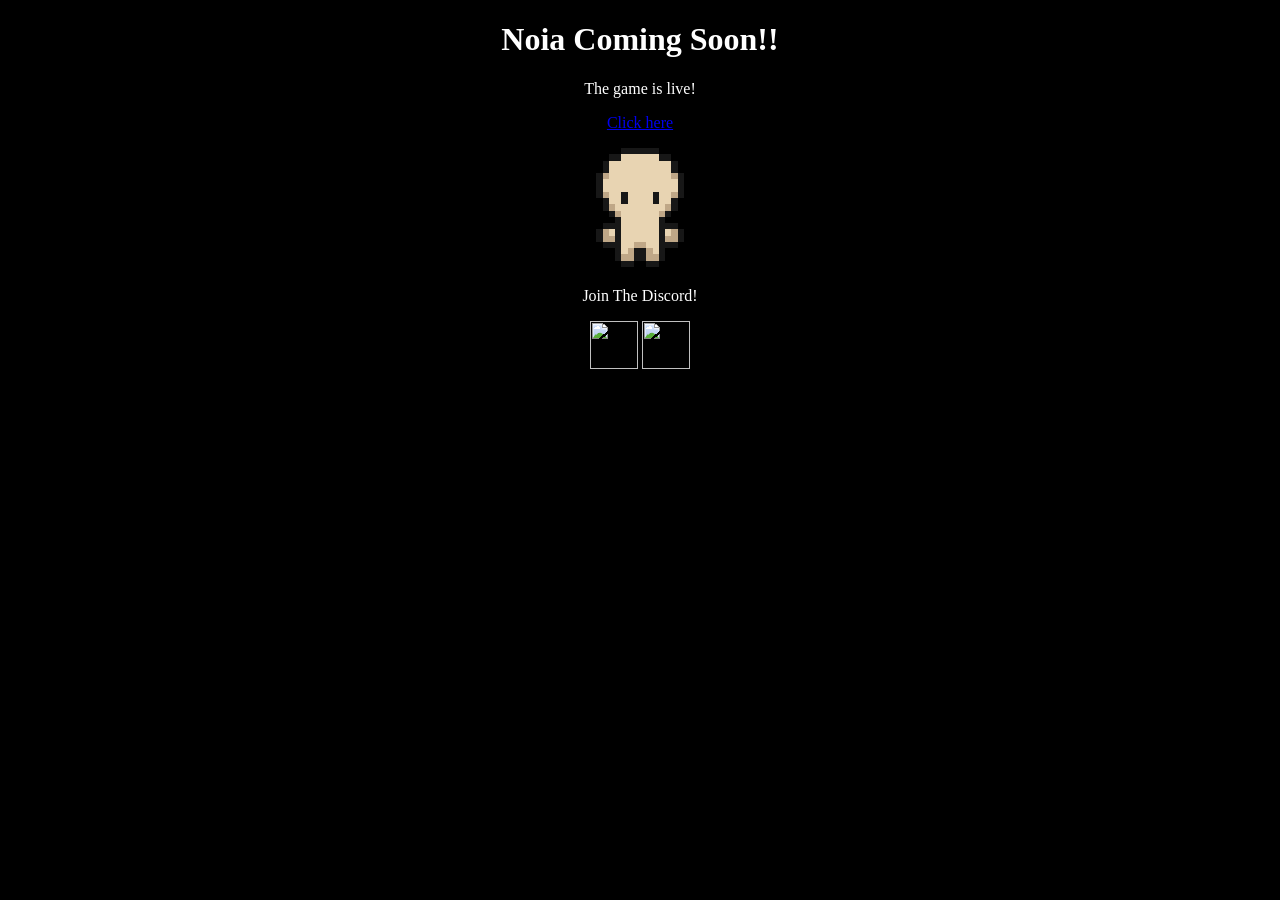
==== index.html @ 2b408a34 "Update index.html" ====
<!DOCTYPE html>
<html>
<head>
    <link rel="stylesheet" href="noia.css">
    <title>Noia MMORPG</title>
    <meta name="description" content="Noia is an MMO that is currently in development">
</head>
    <body>
    <h1>Noia Coming Soon!!</h1>
    <p>The game is live!</p>
    <p><a href="https://game.noia-online.com">Click here</a></p>

    <img src="images/noia.png" alt="Noia Guy" width="100px"/>
    <p>Join The Discord!</p>
    <a href="https://discord.gg/2FSC2yKGEd"> <img src="images/discord.png" width="48" height="48"></a>
    <a href="https://www.youtube.com/@noiadev"> <img src="images/youtube.png" width="48" height="48"></a>
    </body>
</html>
---- noia.css ----
body {
    background-color: black;
    color: white;
    text-align: center;
}

img {
    image-rendering: pixelated;
    image-rendering: crisp-edges;
  }
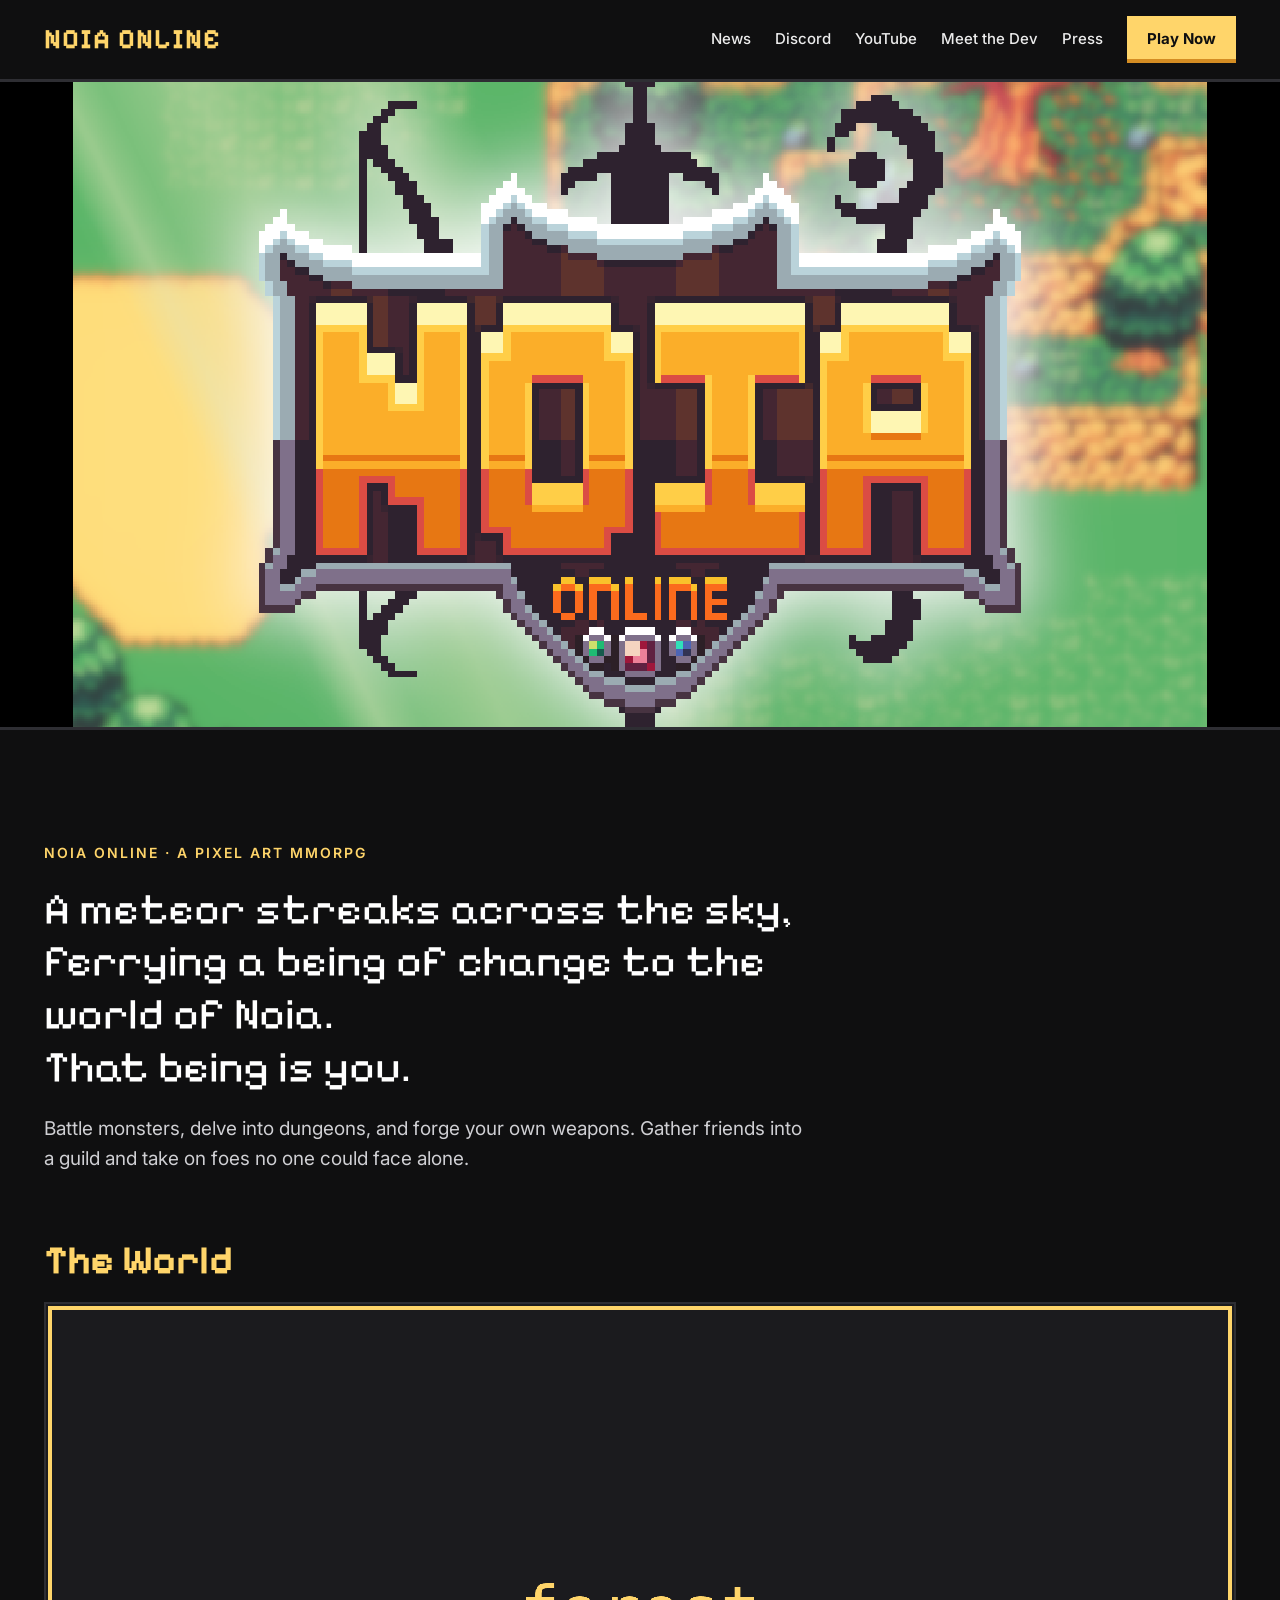
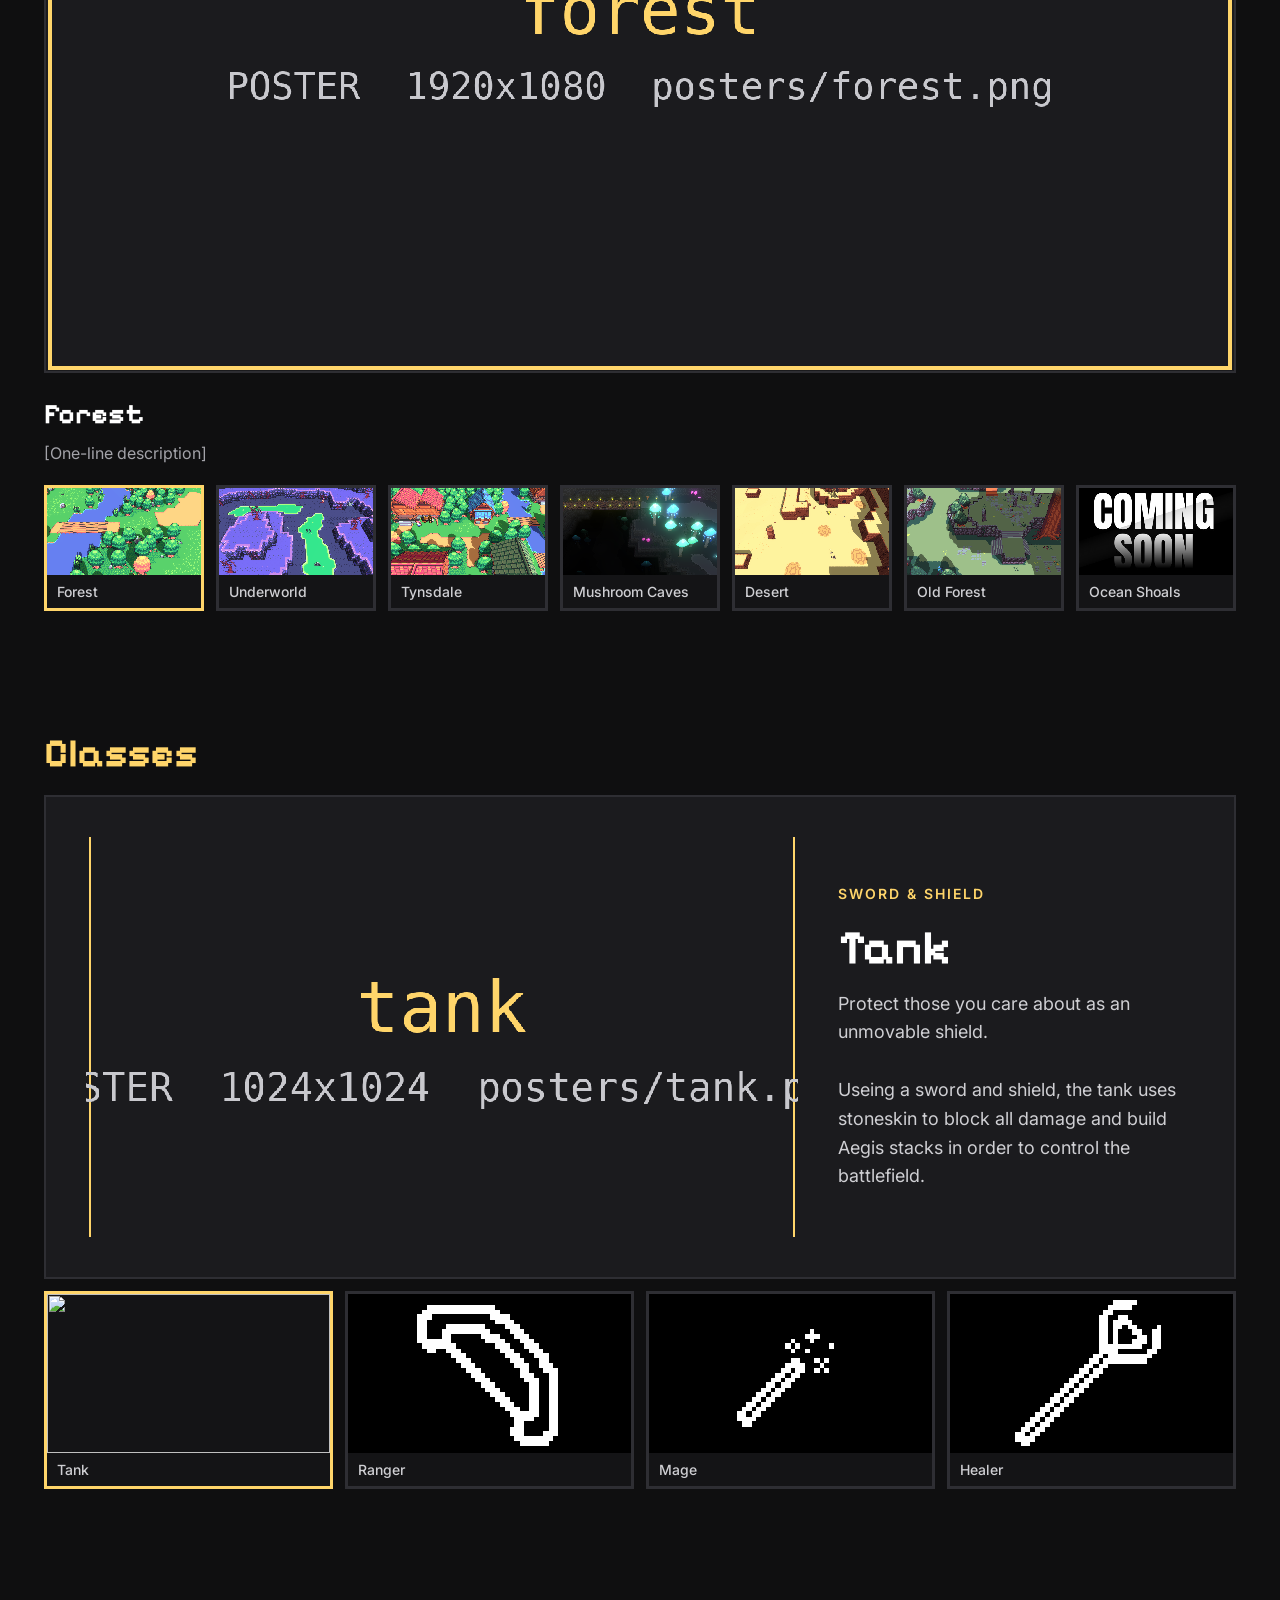
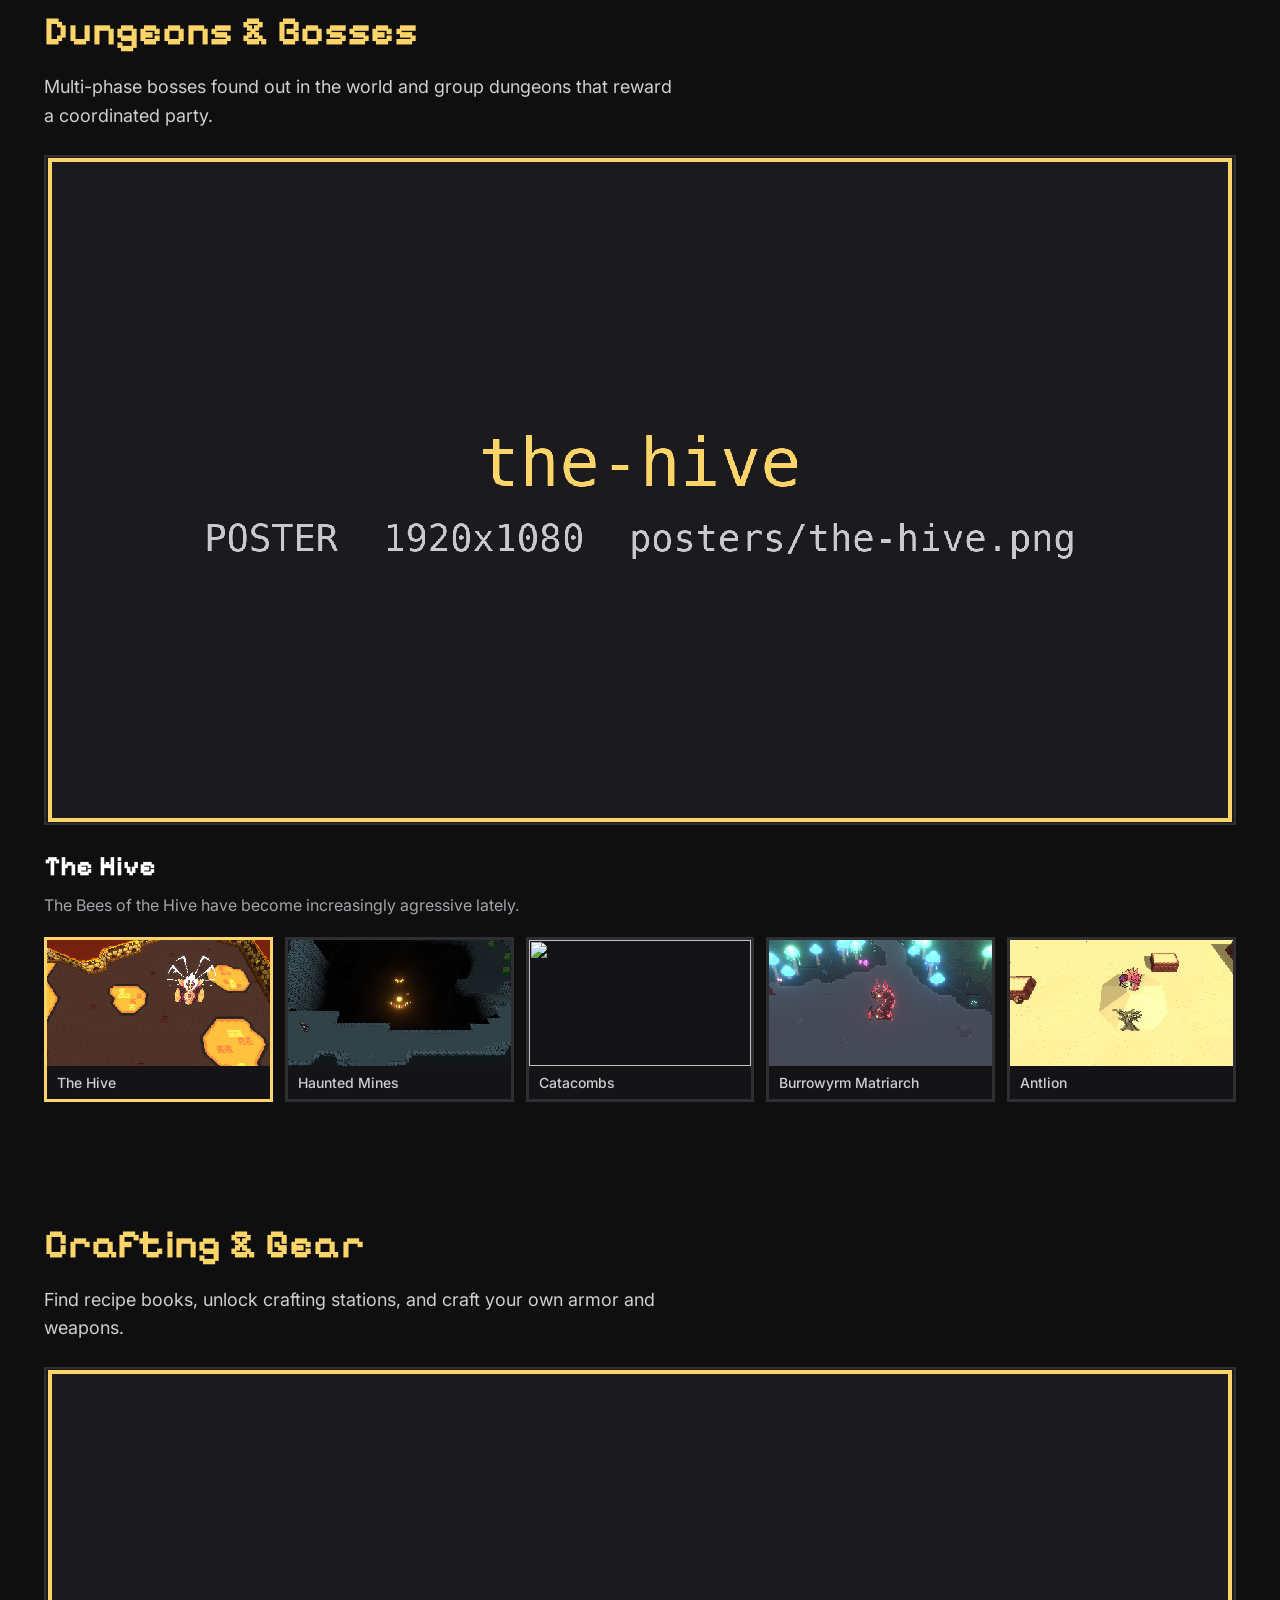
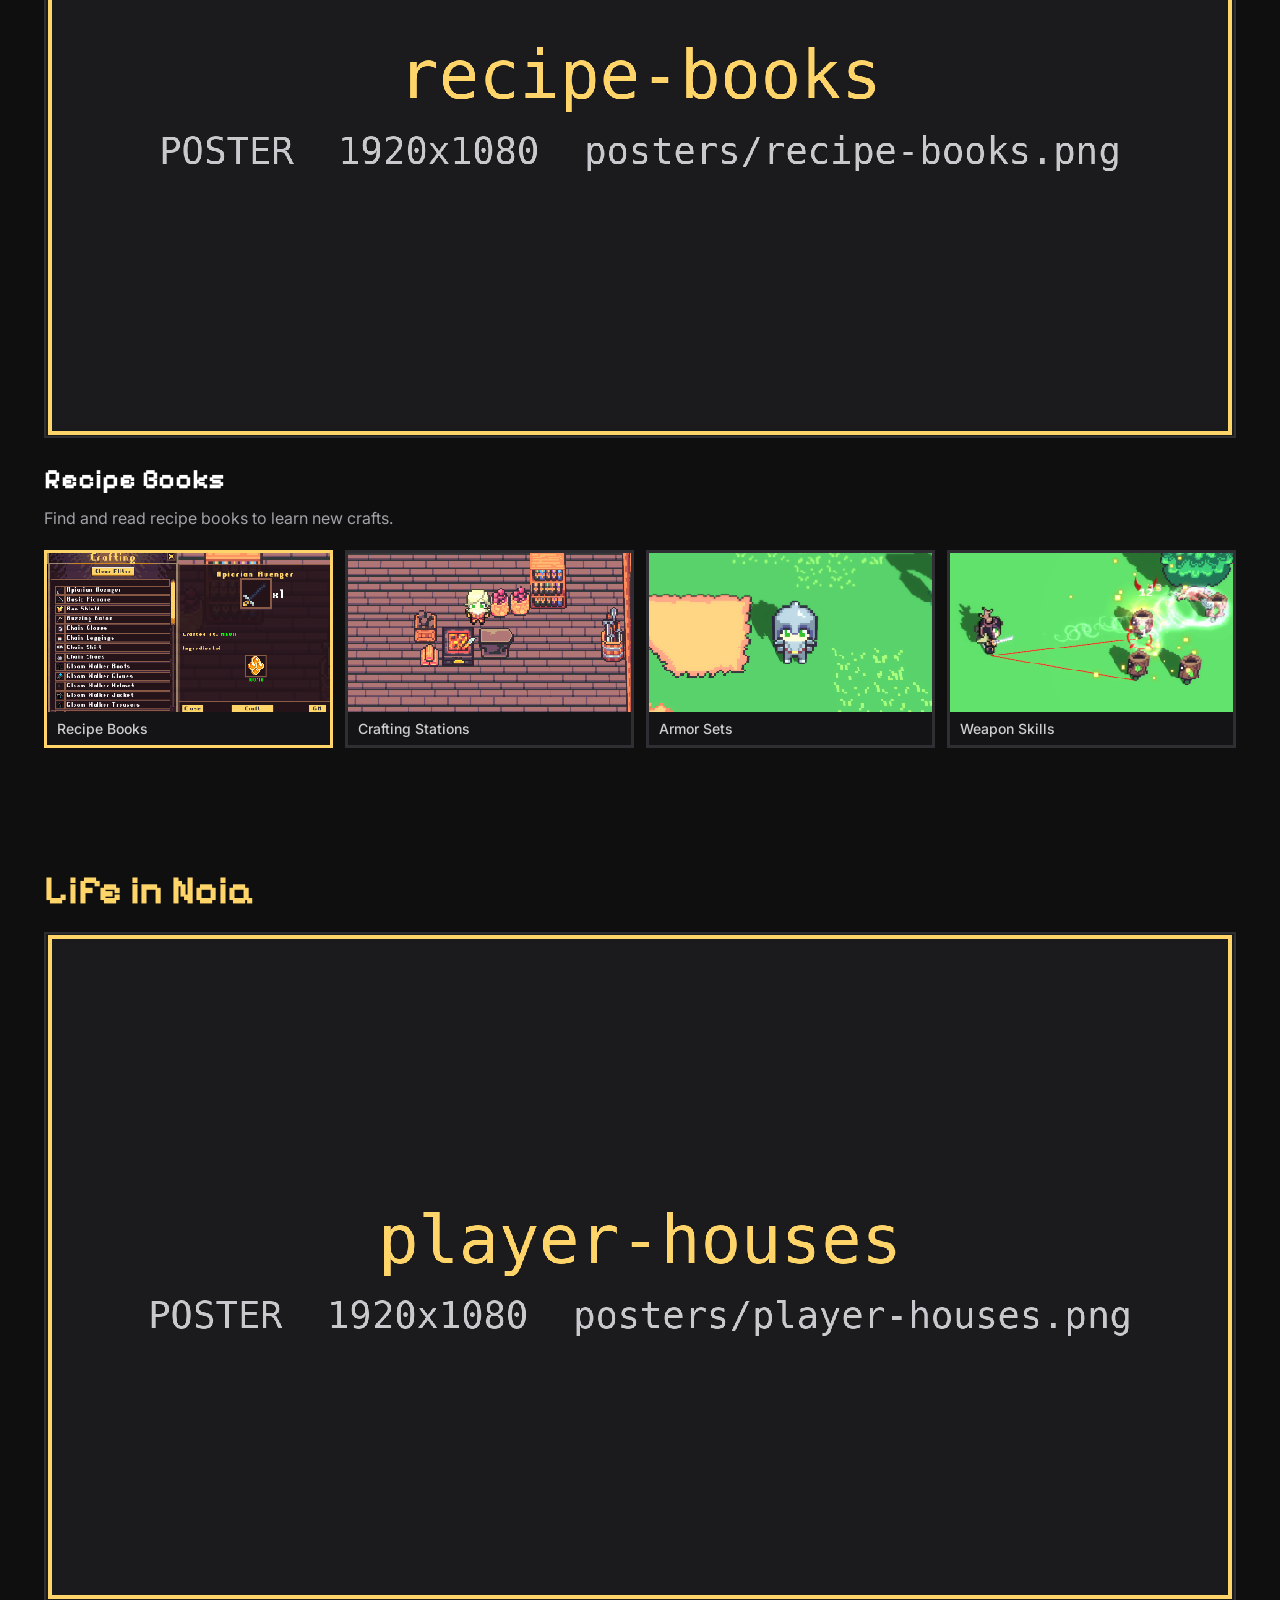
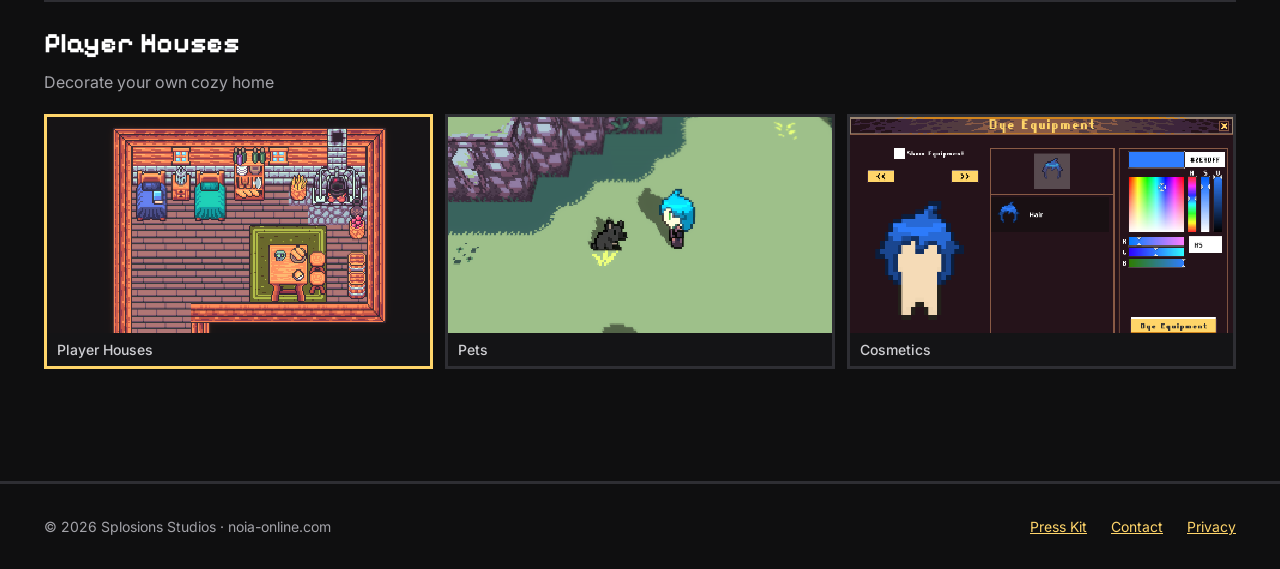
==== commit adba4812: "Web redesign" ====
--- a/index.html
+++ b/index.html
@@ -1,18 +1,286 @@
-<!DOCTYPE html>
-<html>
-<head>
-    <link rel="stylesheet" href="noia.css">
-    <title>Noia MMORPG</title>
-    <meta name="description" content="Noia is an MMO that is currently in development">
-</head>
-    <body>
-    <h1>Noia Coming Soon!!</h1>
-    <p>The game is live!</p>
-    <p><a href="https://game.noia-online.com">Click here</a></p>
-
-    <img src="images/noia.png" alt="Noia Guy" width="100px"/>
-    <p>Join The Discord!</p>
-    <a href="https://discord.gg/2FSC2yKGEd"> <img src="images/discord.png" width="48" height="48"></a>
-    <a href="https://www.youtube.com/@noiadev"> <img src="images/youtube.png" width="48" height="48"></a>
-    </body>
-</html>
+<!doctype html>
+<html lang="en">
+<head>
+<meta charset="utf-8">
+<meta name="viewport" content="width=device-width, initial-scale=1">
+<title>Noia Online — A Pixel Art MMORPG</title>
+<meta name="description" content="Noia Online is a 2.5D pixel art MMORPG. Battle monsters, delve into dungeons, forge your own weapons, and team up with friends.">
+<link rel="canonical" href="https://noia-online.com/">
+
+<!-- Link previews (Discord, Twitter/X, Reddit, Facebook) -->
+<meta property="og:type" content="website">
+<meta property="og:site_name" content="Noia Online">
+<meta property="og:title" content="Noia Online — A Pixel Art MMORPG">
+<meta property="og:description" content="Battle monsters, delve into dungeons, forge your own weapons, and team up with friends">
+<meta property="og:url" content="https://noia-online.com/">
+<meta property="og:image" content="https://noia-online.com/assets/media/banner/posters/banner.png">
+<meta property="og:image:width" content="1920">
+<meta property="og:image:height" content="1080">
+<meta name="twitter:card" content="summary_large_image">
+
+<link rel="preconnect" href="https://fonts.googleapis.com">
+<link rel="preconnect" href="https://fonts.gstatic.com" crossorigin>
+<link href="https://fonts.googleapis.com/css2?family=Pixelify+Sans:wght@400;600;700&family=Inter:wght@400;500;600;700&display=swap" rel="stylesheet">
+
+<link rel="stylesheet" href="assets/css/site.css">
+</head>
+<body>
+
+<header class="site-header">
+  <div class="wrap">
+    <a class="logo" href="index.html">NOIA ONLINE</a>
+    <nav class="site-nav" aria-label="Main">
+      <a href="https://splosions-studios.itch.io/noia-online/devlog" target="_blank" rel="noopener">News</a>
+      <a href="https://discord.gg/2FSC2yKGEd" target="_blank" rel="noopener">Discord</a>
+      <a href="https://www.youtube.com/@noiadev" target="_blank" rel="noopener">YouTube</a>
+      <a href="meet-the-dev.html">Meet the Dev</a>
+      <a href="press.html">Press</a>
+      <!-- STEAM WISHLIST: uncomment when the Steam page is live
+      <a class="btn btn-grey" href="STEAM-STORE-URL">Wishlist on Steam</a>
+      -->
+      <a class="btn btn-gold" href="https://splosions-studios.itch.io/noia-online" target="_blank" rel="noopener">Play Now</a>
+    </nav>
+  </div>
+</header>
+
+<main>
+
+  <!-- BANNER: assets/media/banner/ -->
+  <div class="banner">
+    <video autoplay muted loop playsinline preload="auto" poster="assets/media/banner/posters/banner.png" aria-hidden="true">
+      <source src="assets/media/banner/mp4/banner.mp4" type="video/mp4">
+    </video>
+  </div>
+
+  <!-- THE WORLD: assets/media/world/ -->
+  <section class="block wrap" id="world">
+    <div class="intro">
+      <h1>NOIA ONLINE · A PIXEL ART MMORPG</h1>
+      <p class="tagline">A meteor streaks across the sky, ferrying a being of change to the world of Noia.<br>That being is you.</p>
+      <p class="lead">Battle monsters, delve into dungeons, and forge your own weapons. Gather friends into a guild and take on foes no one could face alone.</p>
+    </div>
+
+    <h2>The World</h2>
+    <div class="gallery" data-section="world">
+      <div class="viewer">
+        <video muted loop playsinline preload="none" poster="assets/media/world/posters/forest.png">
+          <source src="assets/media/world/mp4/forest.mp4" type="video/mp4">
+        </video>
+      </div>
+      <div class="caption" aria-live="polite">
+        <h3></h3>
+        <p></p>
+      </div>
+      <div class="thumbs">
+        <button class="thumb" type="button" aria-pressed="true" data-item="forest" data-title="Forest" data-desc="[One-line description]">
+          <div class="thumb-img"><img src="assets/media/world/thumbnails/forest.png" alt="" loading="lazy"></div><span>Forest</span></button>
+        <button class="thumb" type="button" aria-pressed="false" data-item="underworld" data-title="Underworld" data-desc="[One-line description]">
+          <div class="thumb-img"><img src="assets/media/world/thumbnails/underworld.png" alt="" loading="lazy"></div><span>Underworld</span></button>
+        <button class="thumb" type="button" aria-pressed="false" data-item="tynsdale" data-title="Tynsdale" data-desc="[One-line description]">
+          <div class="thumb-img"><img src="assets/media/world/thumbnails/tynsdale.png" alt="" loading="lazy"></div><span>Tynsdale</span></button>
+        <button class="thumb" type="button" aria-pressed="false" data-item="mushroom-caves" data-title="Mushroom Caves" data-desc="[One-line description]">
+          <div class="thumb-img"><img src="assets/media/world/thumbnails/mushroom-caves.png" alt="" loading="lazy"></div><span>Mushroom Caves</span></button>
+        <button class="thumb" type="button" aria-pressed="false" data-item="desert" data-title="Desert" data-desc="[One-line description]">
+          <div class="thumb-img"><img src="assets/media/world/thumbnails/desert.png" alt="" loading="lazy"></div><span>Desert</span></button>
+        <button class="thumb" type="button" aria-pressed="false" data-item="old-forest" data-title="Old Forest" data-desc="[One-line description]">
+          <div class="thumb-img"><img src="assets/media/world/thumbnails/old-forest.png" alt="" loading="lazy"></div><span>Old Forest</span></button>
+        <button class="thumb" type="button" aria-pressed="false" data-item="ocean-shoals" data-title="Ocean Shoals" data-desc="[One-line description]">
+          <div class="thumb-img"><img src="assets/media/world/thumbnails/ocean-shoals.png" alt="" loading="lazy"></div><span>Ocean Shoals</span></button>
+      </div>
+    </div>
+  </section>
+
+  <!-- CLASSES: assets/media/classes/ (16:9) -->
+  <section class="block wrap" id="classes">
+    <h2>Classes</h2>
+    <div class="gallery" data-section="classes">
+      <div class="class-stage">
+        <div class="viewer">
+          <video muted loop playsinline preload="none" poster="assets/media/classes/posters/tank.png">
+            <source src="assets/media/classes/mp4/tank.mp4" type="video/mp4">
+          </video>
+        </div>
+        <div class="caption" aria-live="polite">
+          <div class="weapon"></div>
+          <h3></h3>
+          <p></p>
+        </div>
+      </div>
+      <div class="thumbs">
+        <button class="thumb" type="button" aria-pressed="true" data-item="tank" data-title="Tank" data-weapon="SWORD &amp; SHIELD" data-desc="Protect those you care about as an unmovable shield.
+
+Useing a sword and shield, the tank uses stoneskin to block all damage and build Aegis stacks in order to control the battlefield.">
+          <div class="thumb-img"><img src="assets/media/classes/thumbnails/tank.png" alt="" loading="lazy"></div><span>Tank</span></button>
+        <button class="thumb" type="button" aria-pressed="false" data-item="ranger" data-title="Ranger" data-weapon="BOW &amp; QUIVER" data-desc="Sting and Move.
+		
+		The cunning ranger keeps up a steady stream of damage firing additional arrows and gaining momentum with each shot.">
+          <div class="thumb-img"><img src="assets/media/classes/thumbnails/ranger.png" alt="" loading="lazy"></div><span>Ranger</span></button>
+        <button class="thumb" type="button" aria-pressed="false" data-item="mage" data-title="Mage" data-weapon="WAND &amp; TOME" data-desc="I didn't ask how big the room is...
+		
+		The mage does not concern themselves with cardio. Channeling the elements with devastating efficiency, the enemy is dead long before they ever get close.">
+          <div class="thumb-img"><img src="assets/media/classes/thumbnails/mage.png" alt="" loading="lazy"></div><span>Mage</span></button>
+        <button class="thumb" type="button" aria-pressed="false" data-item="healer" data-title="Healer" data-weapon="STAFF &amp; SYMBOL" data-desc="I can do this all day.
+		
+		Use the power of light to mend your allies and maim your enemies. Where there is a healer there is hope, and the battle will be won.">
+          <div class="thumb-img"><img src="assets/media/classes/thumbnails/healer.png" alt="" loading="lazy"></div><span>Healer</span></button>
+      </div>
+    </div>
+  </section>
+
+  <!-- DUNGEONS & BOSSES: assets/media/dungeons/ -->
+  <section class="block wrap" id="dungeons">
+    <h2>Dungeons &amp; Bosses</h2>
+    <p class="section-desc">Multi-phase bosses found out in the world and group dungeons that reward a coordinated party.</p>
+    <div class="gallery" data-section="dungeons">
+      <div class="viewer">
+        <video muted loop playsinline preload="none" poster="assets/media/dungeons/posters/the-hive.png">
+          <source src="assets/media/dungeons/mp4/the-hive.mp4" type="video/mp4">
+        </video>
+      </div>
+      <div class="caption" aria-live="polite">
+        <h3></h3>
+        <p></p>
+      </div>
+      <div class="thumbs">
+        <button class="thumb" type="button" aria-pressed="true" data-item="the-hive" data-title="The Hive" data-desc="The Bees of the Hive have become increasingly agressive lately.">
+          <div class="thumb-img"><img src="assets/media/dungeons/thumbnails/the-hive.png" alt="" loading="lazy"></div><span>The Hive</span></button>
+        <button class="thumb" type="button" aria-pressed="false" data-item="haunted-mines" data-title="Haunted Mines" data-desc="Once the heart of industry in Noia, now controlled by a spitefull poltergeist.">
+          <div class="thumb-img"><img src="assets/media/dungeons/thumbnails/haunted-mines.png" alt="" loading="lazy"></div><span>Haunted Mines</span></button>
+        <button class="thumb" type="button" aria-pressed="false" data-item="catacombs" data-title="Catacombs" data-desc="I told you there was a spring down here...now how to we get back out?">
+          <div class="thumb-img"><img src="assets/media/dungeons/thumbnails/catacombs.png" alt="" loading="lazy"></div><span>Catacombs</span></button>
+        <button class="thumb" type="button" aria-pressed="false" data-item="burrowyrm-matriarch" data-title="Burrowyrm Matriarch" data-desc="The Queen of the Burrowyrms is very protective of her brood.">
+          <div class="thumb-img"><img src="assets/media/dungeons/thumbnails/burrowyrm-matriarch.png" alt="" loading="lazy"></div><span>Burrowyrm Matriarch</span></button>
+        <button class="thumb" type="button" aria-pressed="false" data-item="antlion" data-title="Antlion" data-desc="Scourge of the desert. Maybe it can be lured out into the open.">
+          <div class="thumb-img"><img src="assets/media/dungeons/thumbnails/antlion.png" alt="" loading="lazy"></div><span>Antlion</span></button>
+      </div>
+    </div>
+  </section>
+
+  <!-- CRAFTING & GEAR: assets/media/crafting/ -->
+  <section class="block wrap" id="crafting">
+    <h2>Crafting &amp; Gear</h2>
+    <p class="section-desc">Find recipe books, unlock crafting stations, and craft your own armor and weapons.</p>
+    <div class="gallery" data-section="crafting">
+      <div class="viewer">
+        <video muted loop playsinline preload="none" poster="assets/media/crafting/posters/recipe-books.png">
+          <source src="assets/media/crafting/mp4/recipe-books.mp4" type="video/mp4">
+        </video>
+      </div>
+      <div class="caption" aria-live="polite">
+        <h3></h3>
+        <p></p>
+      </div>
+      <div class="thumbs">
+        <button class="thumb" type="button" aria-pressed="true" data-item="recipe-books" data-title="Recipe Books" data-desc="Find and read recipe books to learn new crafts.">
+          <div class="thumb-img"><img src="assets/media/crafting/thumbnails/recipe-books.png" alt="" loading="lazy"></div><span>Recipe Books</span></button>
+        <button class="thumb" type="button" aria-pressed="false" data-item="crafting-stations" data-title="Crafting Stations" data-desc="Unlock new stations, craft new equipment, tastier food, and the strongest potions.">
+          <div class="thumb-img"><img src="assets/media/crafting/thumbnails/crafting-stations.png" alt="" loading="lazy"></div><span>Crafting Stations</span></button>
+        <button class="thumb" type="button" aria-pressed="false" data-item="armor-sets" data-title="Armor Sets" data-desc="Every set of armor has its own unique effect. Choose the set that bests suits you.">
+          <div class="thumb-img"><img src="assets/media/crafting/thumbnails/armor-sets.png" alt="" loading="lazy"></div><span>Armor Sets</span></button>
+        <button class="thumb" type="button" aria-pressed="false" data-item="weapon-skills" data-title="Weapon Skills" data-desc="Each weapon comes with its own unique weapon skill to enhance your playstyle">
+          <div class="thumb-img"><img src="assets/media/crafting/thumbnails/weapon-skills.png" alt="" loading="lazy"></div><span>Weapon Skills</span></button>
+      </div>
+    </div>
+  </section>
+
+  <!-- LIFE IN NOIA: assets/media/life/ -->
+  <section class="block wrap" id="life">
+    <h2>Life in Noia</h2>
+    <div class="gallery" data-section="life">
+      <div class="viewer">
+        <video muted loop playsinline preload="none" poster="assets/media/life/posters/player-houses.png">
+          <source src="assets/media/life/mp4/player-houses.mp4" type="video/mp4">
+        </video>
+      </div>
+      <div class="caption" aria-live="polite">
+        <h3></h3>
+        <p></p>
+      </div>
+      <div class="thumbs">
+        <button class="thumb" type="button" aria-pressed="true" data-item="player-houses" data-title="Player Houses" data-desc="Decorate your own cozy home">
+          <div class="thumb-img"><img src="assets/media/life/thumbnails/player-houses.png" alt="" loading="lazy"></div><span>Player Houses</span></button>
+        <button class="thumb" type="button" aria-pressed="false" data-item="pets" data-title="Pets" data-desc="Pets keep you company, and also loot your enemies">
+          <div class="thumb-img"><img src="assets/media/life/thumbnails/pets.png" alt="" loading="lazy"></div><span>Pets</span></button>
+        <button class="thumb" type="button" aria-pressed="false" data-item="cosmetics" data-title="Cosmetics" data-desc="Be who you want to be">
+          <div class="thumb-img"><img src="assets/media/life/thumbnails/cosmetics.png" alt="" loading="lazy"></div><span>Cosmetics</span></button>
+      </div>
+    </div>
+  </section>
+
+</main>
+
+<footer class="site-footer">
+  <div class="wrap">
+    <div>© <span id="year">2026</span> Splosions Studios · noia-online.com</div>
+    <nav aria-label="Footer">
+      <a href="press.html">Press Kit</a>
+      <a href="#">Contact</a>    <!-- TODO -->
+      <a href="#">Privacy</a>    <!-- TODO -->
+    </nav>
+  </div>
+</footer>
+
+<script>
+(() => {
+  const reduceMotion = window.matchMedia('(prefers-reduced-motion: reduce)').matches;
+  const media = (section, folder, item, ext) => `assets/media/${section}/${folder}/${item}.${ext}`;
+
+  // Plays a video only while it is on screen; with reduced motion it stays on its poster.
+  const visible = new WeakMap();
+  const tryPlay = (video) => {
+    if (reduceMotion || !visible.get(video)) return;
+    const p = video.play();
+    if (p) p.catch(() => {});
+  };
+  const observer = new IntersectionObserver((entries) => {
+    for (const e of entries) {
+      visible.set(e.target, e.isIntersecting);
+      if (e.isIntersecting) tryPlay(e.target); else e.target.pause();
+    }
+  }, { threshold: 0.25 });
+  document.querySelectorAll('video').forEach((v) => {
+    if (reduceMotion) { v.removeAttribute('autoplay'); v.pause(); }
+    observer.observe(v);
+  });
+
+  // Galleries: clicking a thumbnail swaps the large viewer.
+  document.querySelectorAll('.gallery').forEach((gallery) => {
+    const section = gallery.dataset.section;
+    const video = gallery.querySelector('.viewer video');
+    const title = gallery.querySelector('.caption h3');
+    const desc = gallery.querySelector('.caption p');
+    const weapon = gallery.querySelector('.caption .weapon');
+    const thumbs = gallery.querySelectorAll('.thumb');
+
+    // Captions come from the thumbnail's data-title / data-desc / data-weapon.
+    // A blank line inside data-desc shows as a paragraph break.
+    const showText = (btn) => {
+      title.textContent = btn.dataset.title;
+      desc.textContent = btn.dataset.desc;
+      if (weapon) weapon.textContent = btn.dataset.weapon || '';
+    };
+
+    thumbs.forEach((btn) => btn.addEventListener('click', () => {
+      if (btn.getAttribute('aria-pressed') === 'true') return;
+      thumbs.forEach((b) => b.setAttribute('aria-pressed', String(b === btn)));
+
+      const item = btn.dataset.item;
+      video.pause();
+      video.poster = media(section, 'posters', item, 'png');
+      video.querySelector('source').src = media(section, 'mp4', item, 'mp4');
+      video.load();
+      tryPlay(video);
+
+      showText(btn);
+    }));
+
+    // Fill the caption from whichever thumbnail starts selected.
+    const first = gallery.querySelector('.thumb[aria-pressed="true"]') || thumbs[0];
+    if (first) showText(first);
+  });
+
+  document.getElementById('year').textContent = new Date().getFullYear();
+})();
+</script>
+</body>
+</html>
--- a/assets/css/site.css
+++ b/assets/css/site.css
@@ -0,0 +1,118 @@
+:root {
+  --bg: #0f0f10;
+  --panel: #1b1b1e;
+  --panel-dark: #141416;
+  --line: #2e2e33;
+  --text: #ececec;
+  --text-soft: #cfcfd3;
+  --muted: #a3a3a9;
+  --gold: #ffd56a;
+  --gold-shadow: #d48d23;
+  --pixel: 'Pixelify Sans', sans-serif;
+}
+* { box-sizing: border-box; }
+html { scroll-behavior: smooth; }
+body { margin: 0; background: var(--bg); color: var(--text); font-family: Inter, system-ui, sans-serif; line-height: 1.5; }
+a { color: var(--gold); }
+a:hover { color: #ffe7a6; }
+img, video { display: block; width: 100%; height: 100%; object-fit: cover; image-rendering: pixelated; }
+.wrap { max-width: 1240px; margin: 0 auto; padding: 0 24px; }
+
+/* Header */
+.site-header { border-bottom: 3px solid var(--line); background: var(--bg); }
+.site-header .wrap { display: flex; flex-wrap: wrap; align-items: center; justify-content: space-between; gap: 16px; padding-top: 16px; padding-bottom: 16px; }
+.logo { font-family: var(--pixel); font-size: 28px; font-weight: 700; color: var(--gold); text-decoration: none; letter-spacing: 1px; }
+.site-nav { display: flex; flex-wrap: wrap; align-items: center; gap: 24px; font-size: 15px; font-weight: 500; }
+.site-nav a { color: var(--text); text-decoration: none; }
+.site-nav a:hover { color: var(--gold); }
+
+/* Buttons */
+.btn { display: inline-block; padding: 12px 20px; font-weight: 700; text-decoration: none; }
+.btn-gold { background: var(--gold); color: var(--bg) !important; box-shadow: inset 0 -4px 0 var(--gold-shadow); }
+.btn-gold:hover { background: #ffe08a; }
+.btn-grey { background: var(--line); color: #fff !important; box-shadow: inset 0 -4px 0 var(--panel); }
+
+/* Banner */
+.banner { position: relative; height: min(72vh, 720px); min-height: 420px; background: var(--panel); border-bottom: 3px solid var(--line); overflow: hidden; }
+
+/* Sections */
+section.block { padding-top: 112px; }
+.intro { max-width: 760px; display: flex; flex-direction: column; gap: 20px; margin-bottom: 56px; }
+.intro h1 { margin: 0; font-size: 14px; font-weight: 600; letter-spacing: 2px; color: var(--gold); }
+.tagline { margin: 0; font-family: var(--pixel); font-size: clamp(30px, 4vw, 44px); line-height: 1.2; color: #fff; }
+.lead { margin: 0; font-size: 19px; line-height: 1.6; color: var(--text-soft); }
+h2 { margin: 0 0 12px; font-family: var(--pixel); font-size: 40px; color: var(--gold); }
+.section-desc { margin: 0 0 24px; max-width: 640px; font-size: 18px; line-height: 1.6; color: var(--text-soft); }
+
+/* Galleries */
+.viewer { aspect-ratio: 16 / 9; background: var(--panel); border: 2px solid var(--line); overflow: hidden; }
+.caption { padding: 20px 0; }
+.caption h3 { margin: 0 0 6px; font-family: var(--pixel); font-size: 28px; color: #fff; }
+.caption p { margin: 0; font-size: 16px; color: var(--muted); white-space: pre-line; }
+.thumbs { display: flex; flex-wrap: wrap; gap: 12px; }
+.thumb { flex: 1 1 140px; padding: 0; background: var(--panel-dark); border: 3px solid var(--line); cursor: pointer; color: var(--text-soft); font: 500 14px Inter, sans-serif; text-align: left; }
+.thumb:hover { border-color: #55555c; }
+.thumb[aria-pressed="true"] { border-color: var(--gold); }
+.thumb:focus-visible { outline: 3px solid var(--gold); outline-offset: 2px; }
+.thumb-img { aspect-ratio: 16 / 9; overflow: hidden; }
+.thumb span { display: block; padding: 8px 10px; }
+
+/* Classes gallery (square viewer beside text) */
+.class-stage { background: var(--panel); border: 2px solid var(--line); padding: 40px; display: flex; flex-wrap: wrap; gap: 40px; align-items: center; margin-bottom: 12px; }
+.class-stage .viewer { flex: 2 1 560px; aspect-ratio: 16 / 9; border: 0; background: var(--panel-dark); }
+.class-stage .caption { flex: 1 1 280px; padding: 0; }
+.weapon { font-size: 14px; font-weight: 600; letter-spacing: 2px; color: var(--gold); margin-bottom: 8px; }
+.class-stage .caption h3 { font-size: 48px; }
+.class-stage .caption p { font-size: 18px; line-height: 1.6; color: var(--text-soft); }
+
+/* Footer */
+.site-footer { margin-top: 112px; border-top: 3px solid var(--line); }
+.site-footer .wrap { display: flex; flex-wrap: wrap; justify-content: space-between; gap: 16px; padding-top: 32px; padding-bottom: 32px; font-size: 14px; color: var(--muted); }
+.site-footer nav { display: flex; flex-wrap: wrap; gap: 24px; }
+
+@media (max-width: 640px) {
+  h2 { font-size: 32px; }
+  .class-stage { padding: 24px; }
+  .class-stage .caption h3 { font-size: 40px; }
+}
+@media (prefers-reduced-motion: reduce) {
+  html { scroll-behavior: auto; }
+}
+
+/* ---------- Shared sub-page styles (Meet the Dev, Press) ---------- */
+.page { padding-top: 80px; }
+.page h1.page-title { margin: 0 0 32px; font-family: var(--pixel); font-size: clamp(40px, 6vw, 64px); line-height: 1.05; color: #fff; }
+.site-nav a[aria-current="page"] { color: var(--gold); }
+
+/* Meet the Dev */
+.dev-image { aspect-ratio: 16 / 9; background: var(--panel); border: 2px solid var(--line); overflow: hidden; margin-bottom: 40px; }
+.dev-text { max-width: 760px; font-size: 18px; line-height: 1.7; color: var(--text-soft); }
+.dev-text p { margin: 0 0 20px; }
+
+/* Press kit */
+.press-head { display: flex; flex-wrap: wrap; justify-content: space-between; align-items: flex-end; gap: 16px; margin-bottom: 40px; }
+.press-head h1.page-title { margin: 0; }
+.press-layout { display: flex; flex-wrap: wrap; gap: 48px; align-items: flex-start; }
+.factsheet { flex: 1 1 280px; max-width: 360px; background: var(--panel); border: 2px solid var(--line); padding: 28px; display: flex; flex-direction: column; gap: 20px; font-size: 15px; }
+.factsheet h2 { font-size: 26px; margin: 0; }
+.fact dt { font-size: 12px; font-weight: 600; letter-spacing: 1px; color: var(--gold); margin-bottom: 4px; }
+.fact dd { margin: 0; }
+.fact .soft { color: var(--muted); }
+.press-main { flex: 999 1 560px; min-width: 0; display: flex; flex-direction: column; gap: 64px; }
+.press-main h2 { font-family: Inter, sans-serif; font-size: 14px; font-weight: 600; letter-spacing: 1px; color: var(--gold); margin: 0 0 16px; }
+.press-main p, .press-main li { font-size: 17px; line-height: 1.7; color: var(--text-soft); }
+.press-main p { margin: 0; }
+.press-main ul { margin: 0; padding-left: 22px; }
+.press-row { display: flex; flex-wrap: wrap; justify-content: space-between; align-items: center; gap: 12px; margin-bottom: 16px; }
+.press-row h2 { margin: 0; }
+.shots { display: flex; flex-wrap: wrap; gap: 16px; }
+.shots a { flex: 1 1 260px; aspect-ratio: 16 / 9; border: 2px solid var(--line); overflow: hidden; }
+.shots a:hover { border-color: var(--gold); }
+.assets-row { display: flex; flex-wrap: wrap; gap: 16px; }
+.asset { flex: 1 1 200px; display: flex; flex-direction: column; gap: 10px; }
+.asset-img { height: 140px; background: var(--panel); border: 2px solid var(--line); overflow: hidden; }
+.asset-img img { object-fit: contain; }
+.asset a { font-size: 14px; }
+.trailer { aspect-ratio: 16 / 9; border: 2px solid var(--line); background: var(--panel-dark); }
+.two-col { display: flex; flex-wrap: wrap; gap: 48px; }
+.two-col > div { flex: 1 1 260px; }
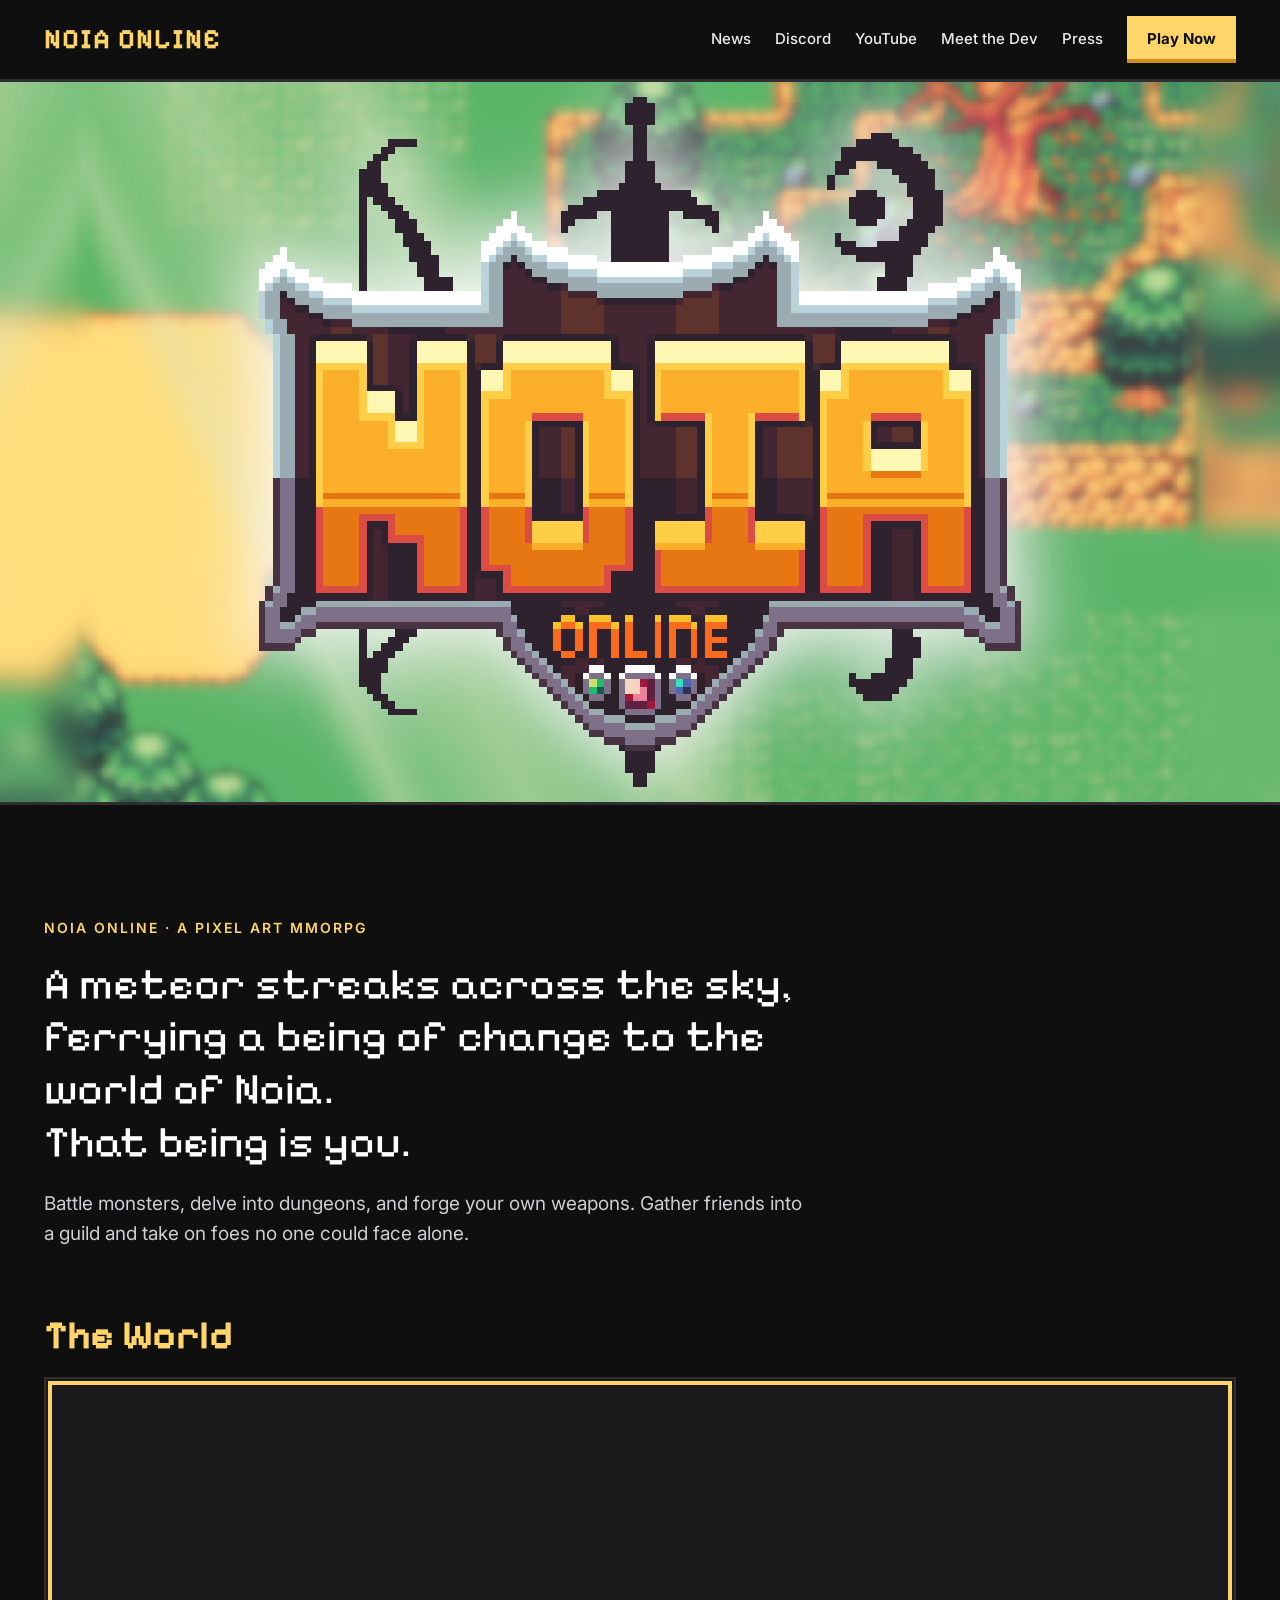
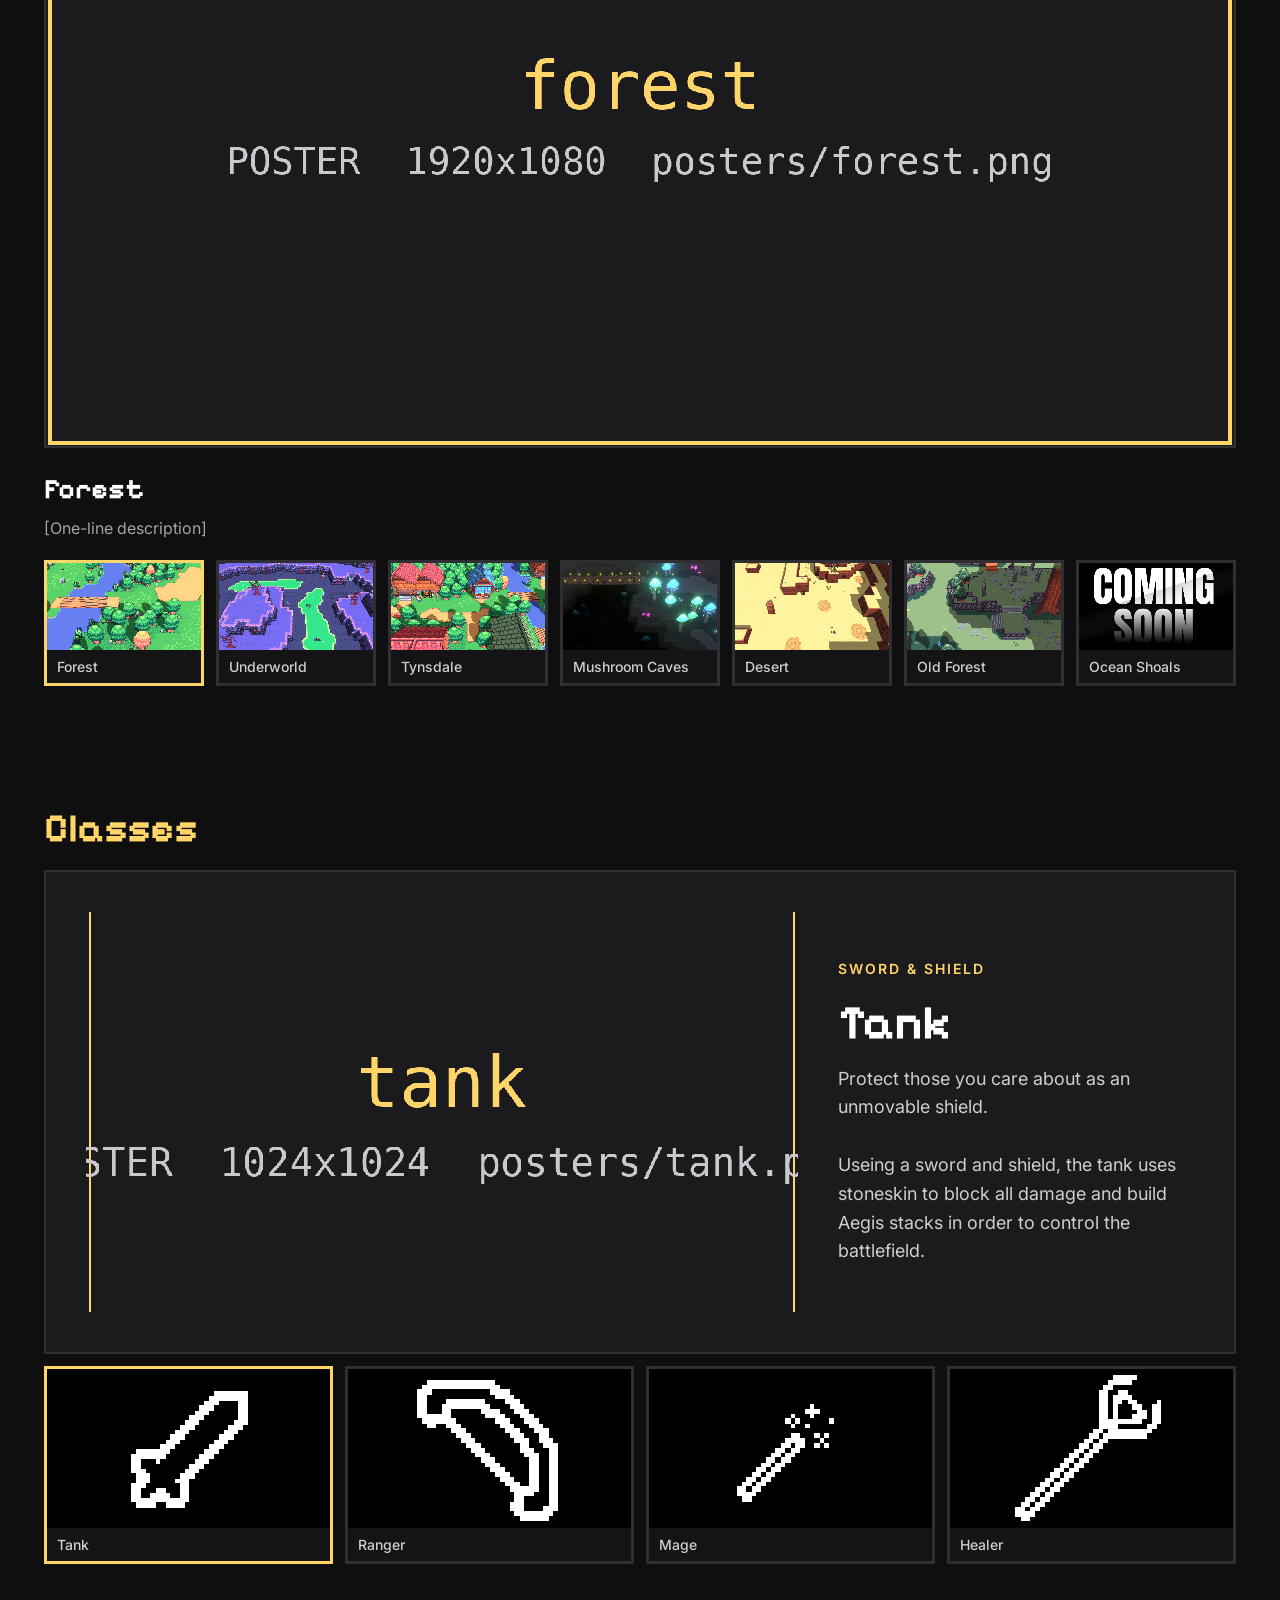
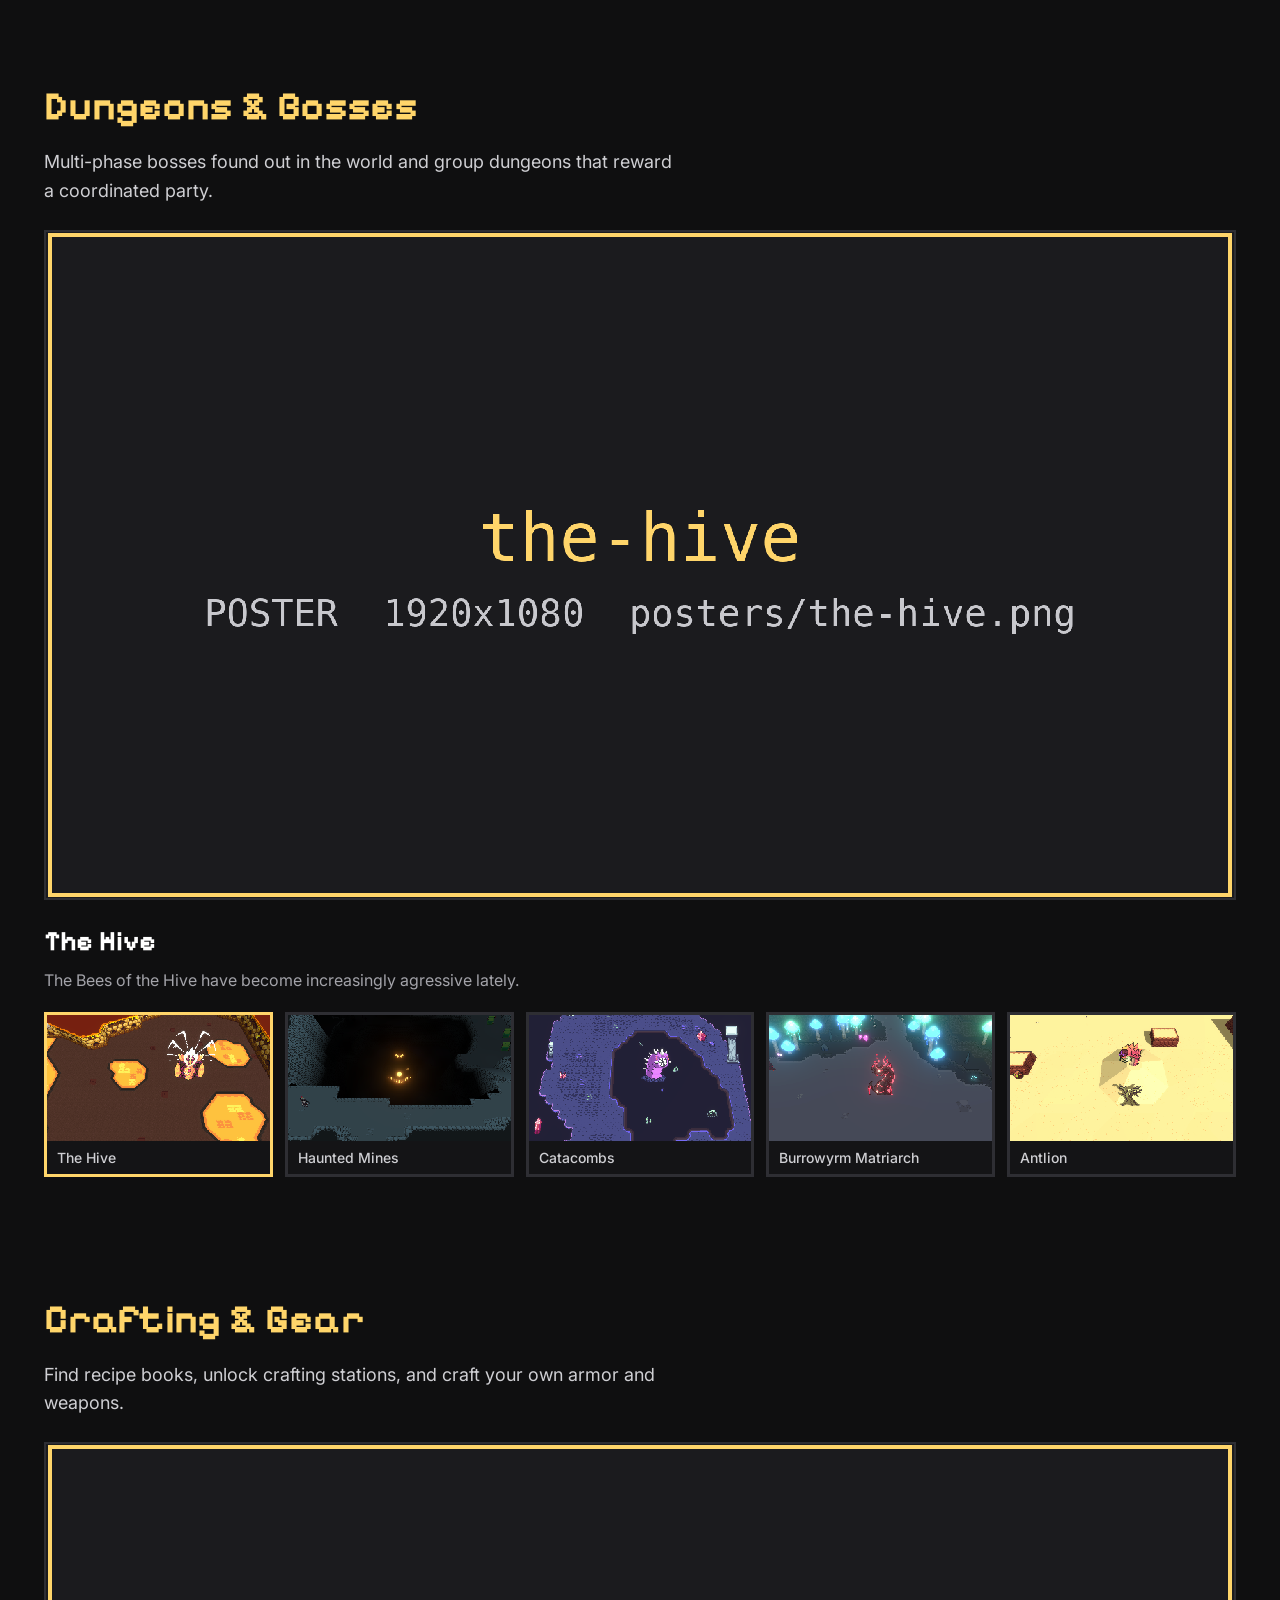
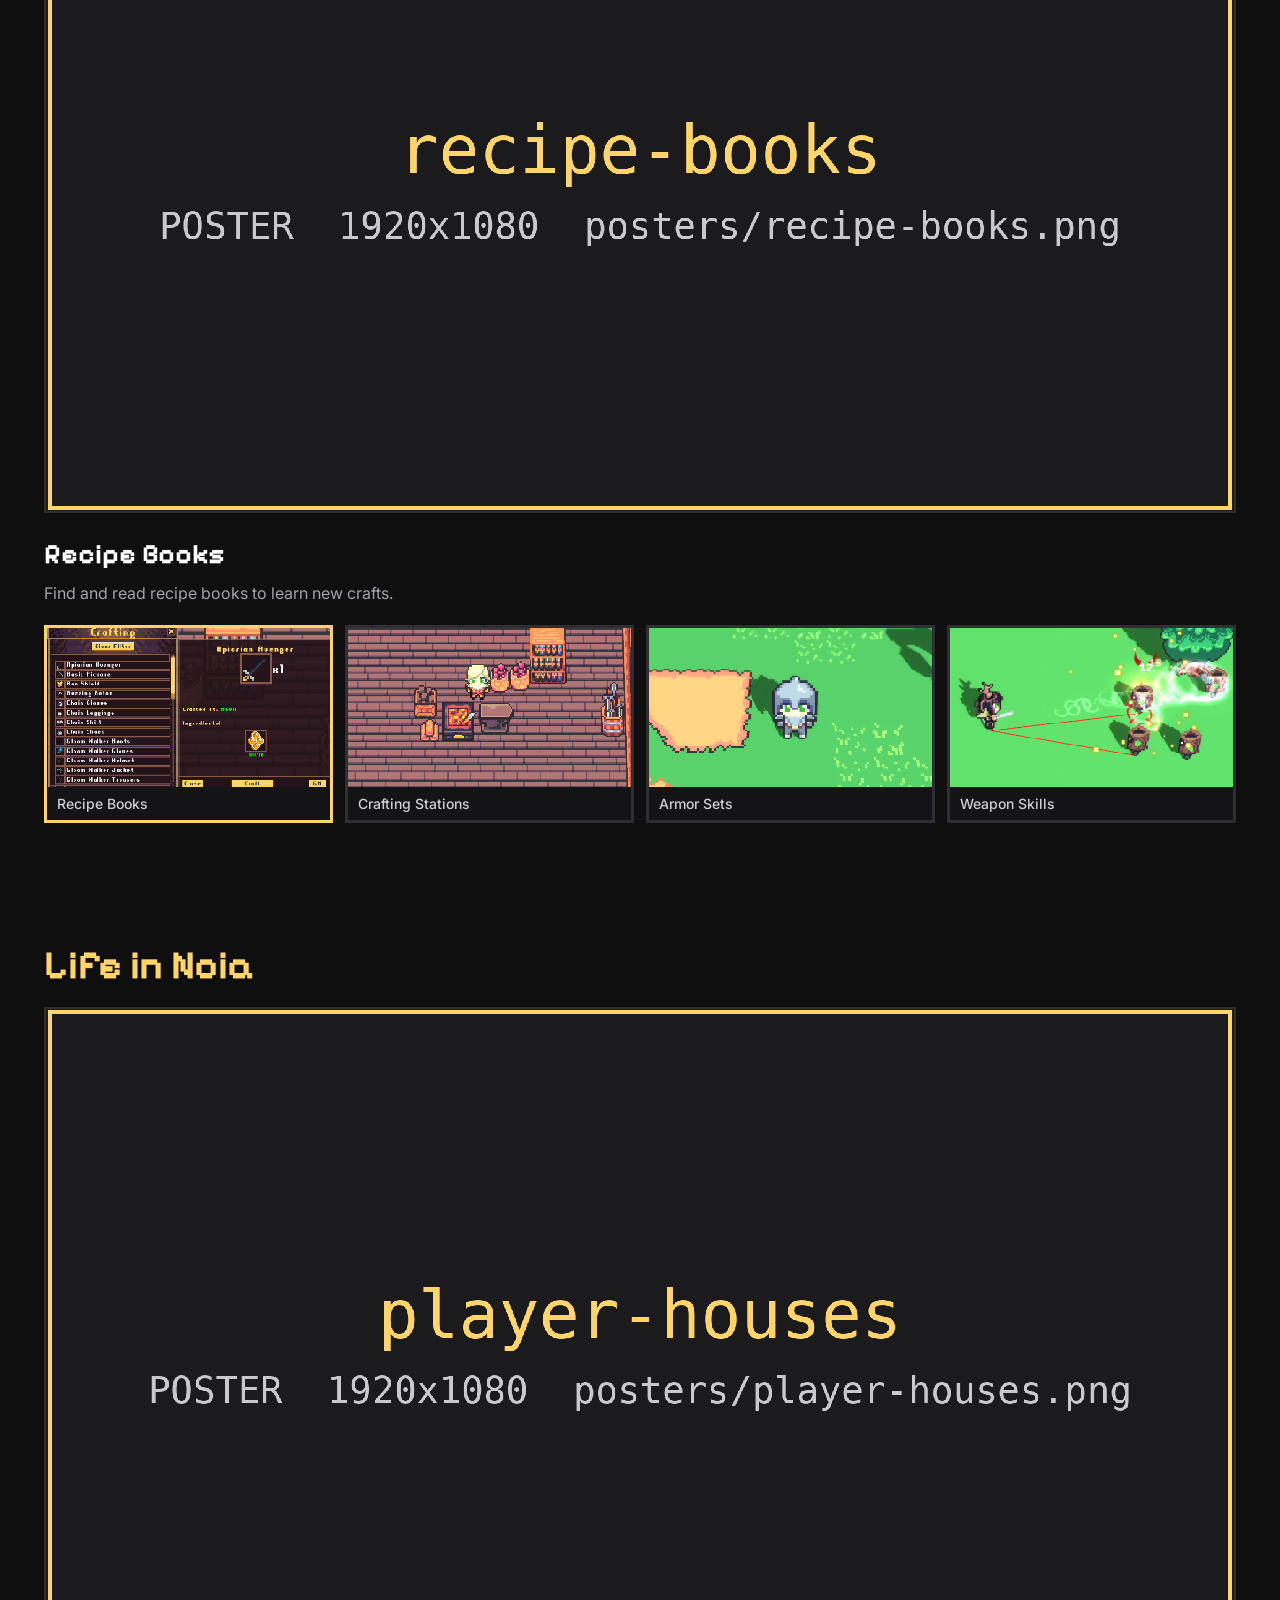
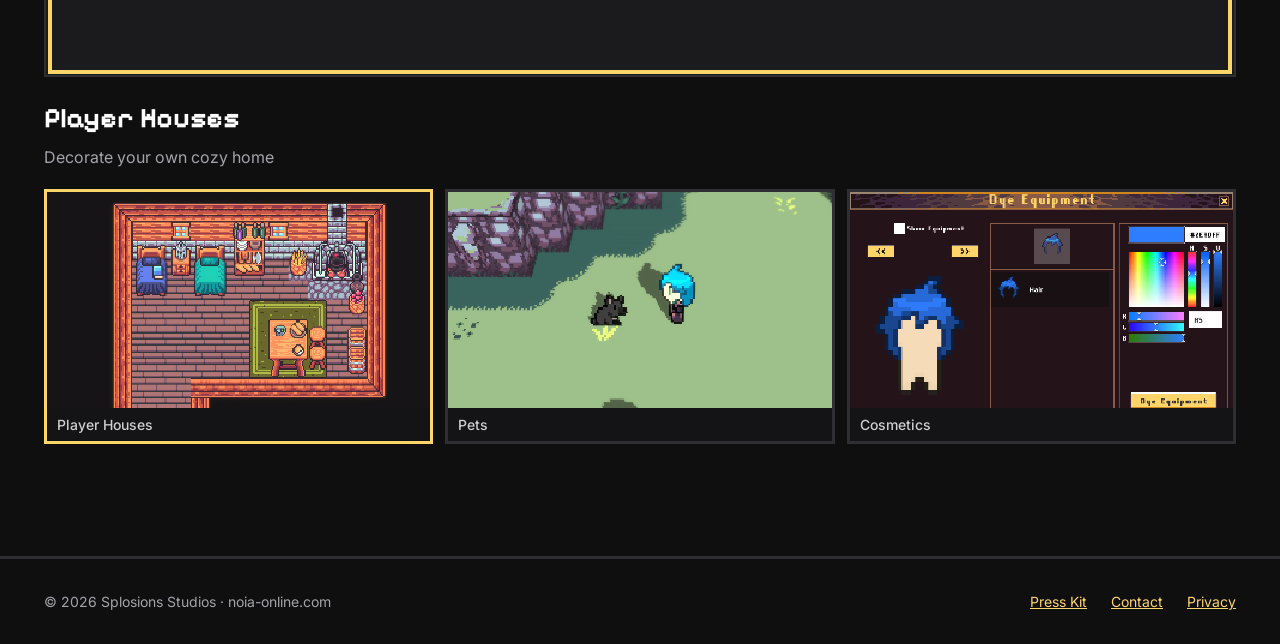
==== commit dad3ce1c: "y" ====
--- a/index.html
+++ b/index.html
@@ -46,11 +46,11 @@
 <main>
 
   <!-- BANNER: assets/media/banner/ -->
-  <div class="banner">
+  <div class="banner"><div class="banner-inner">
     <video autoplay muted loop playsinline preload="auto" poster="assets/media/banner/posters/banner.png" aria-hidden="true">
       <source src="assets/media/banner/mp4/banner.mp4" type="video/mp4">
     </video>
-  </div>
+  </div></div>
 
   <!-- THE WORLD: assets/media/world/ -->
   <section class="block wrap" id="world">
--- a/assets/css/site.css
+++ b/assets/css/site.css
@@ -33,7 +33,9 @@
 .btn-grey { background: var(--line); color: #fff !important; box-shadow: inset 0 -4px 0 var(--panel); }
 
 /* Banner */
-.banner { position: relative; height: min(72vh, 720px); min-height: 420px; background: var(--panel); border-bottom: 3px solid var(--line); overflow: hidden; }
+.banner { background: var(--panel); border-bottom: 3px solid var(--line); }
+/* Always shows the whole 16:9 image/video: full width, but never taller than 85% of the screen */
+.banner-inner { width: min(100%, calc(85vh * 16 / 9)); aspect-ratio: 16 / 9; margin: 0 auto; overflow: hidden; }
 
 /* Sections */
 section.block { padding-top: 112px; }
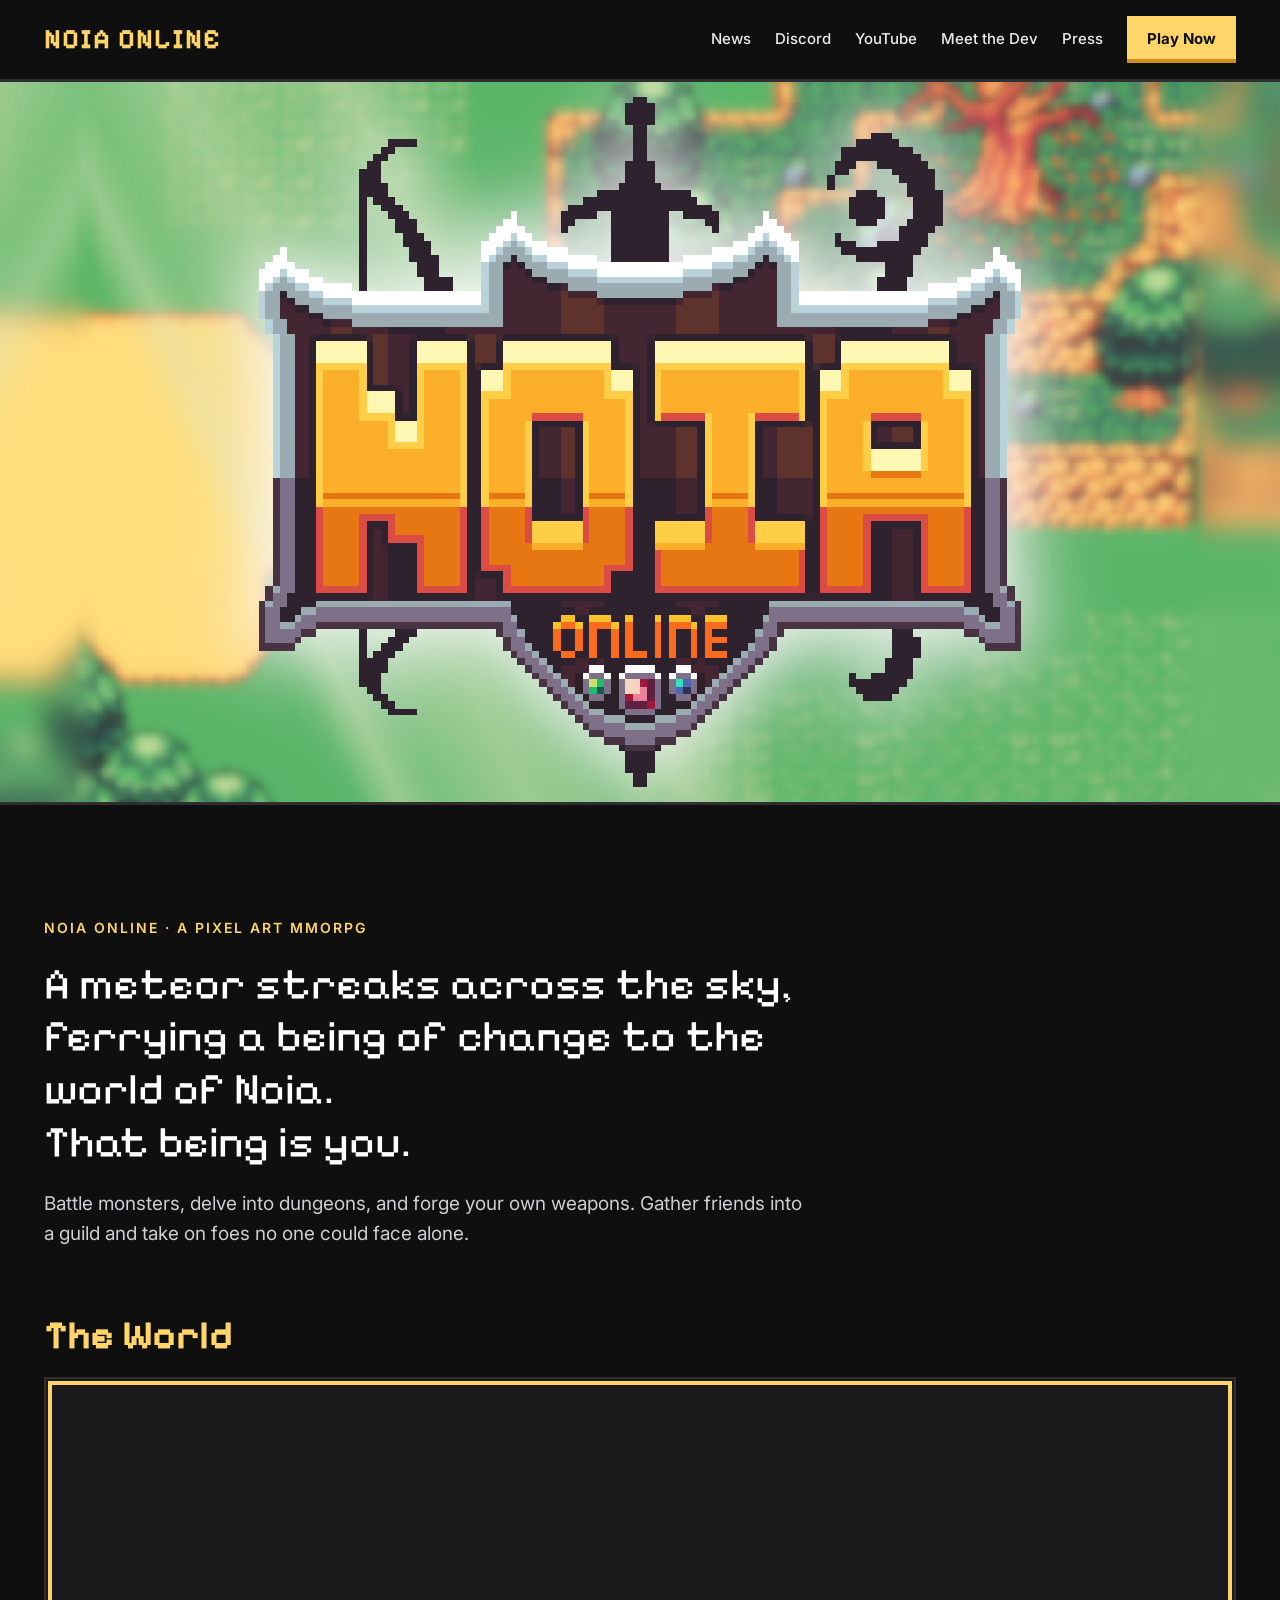
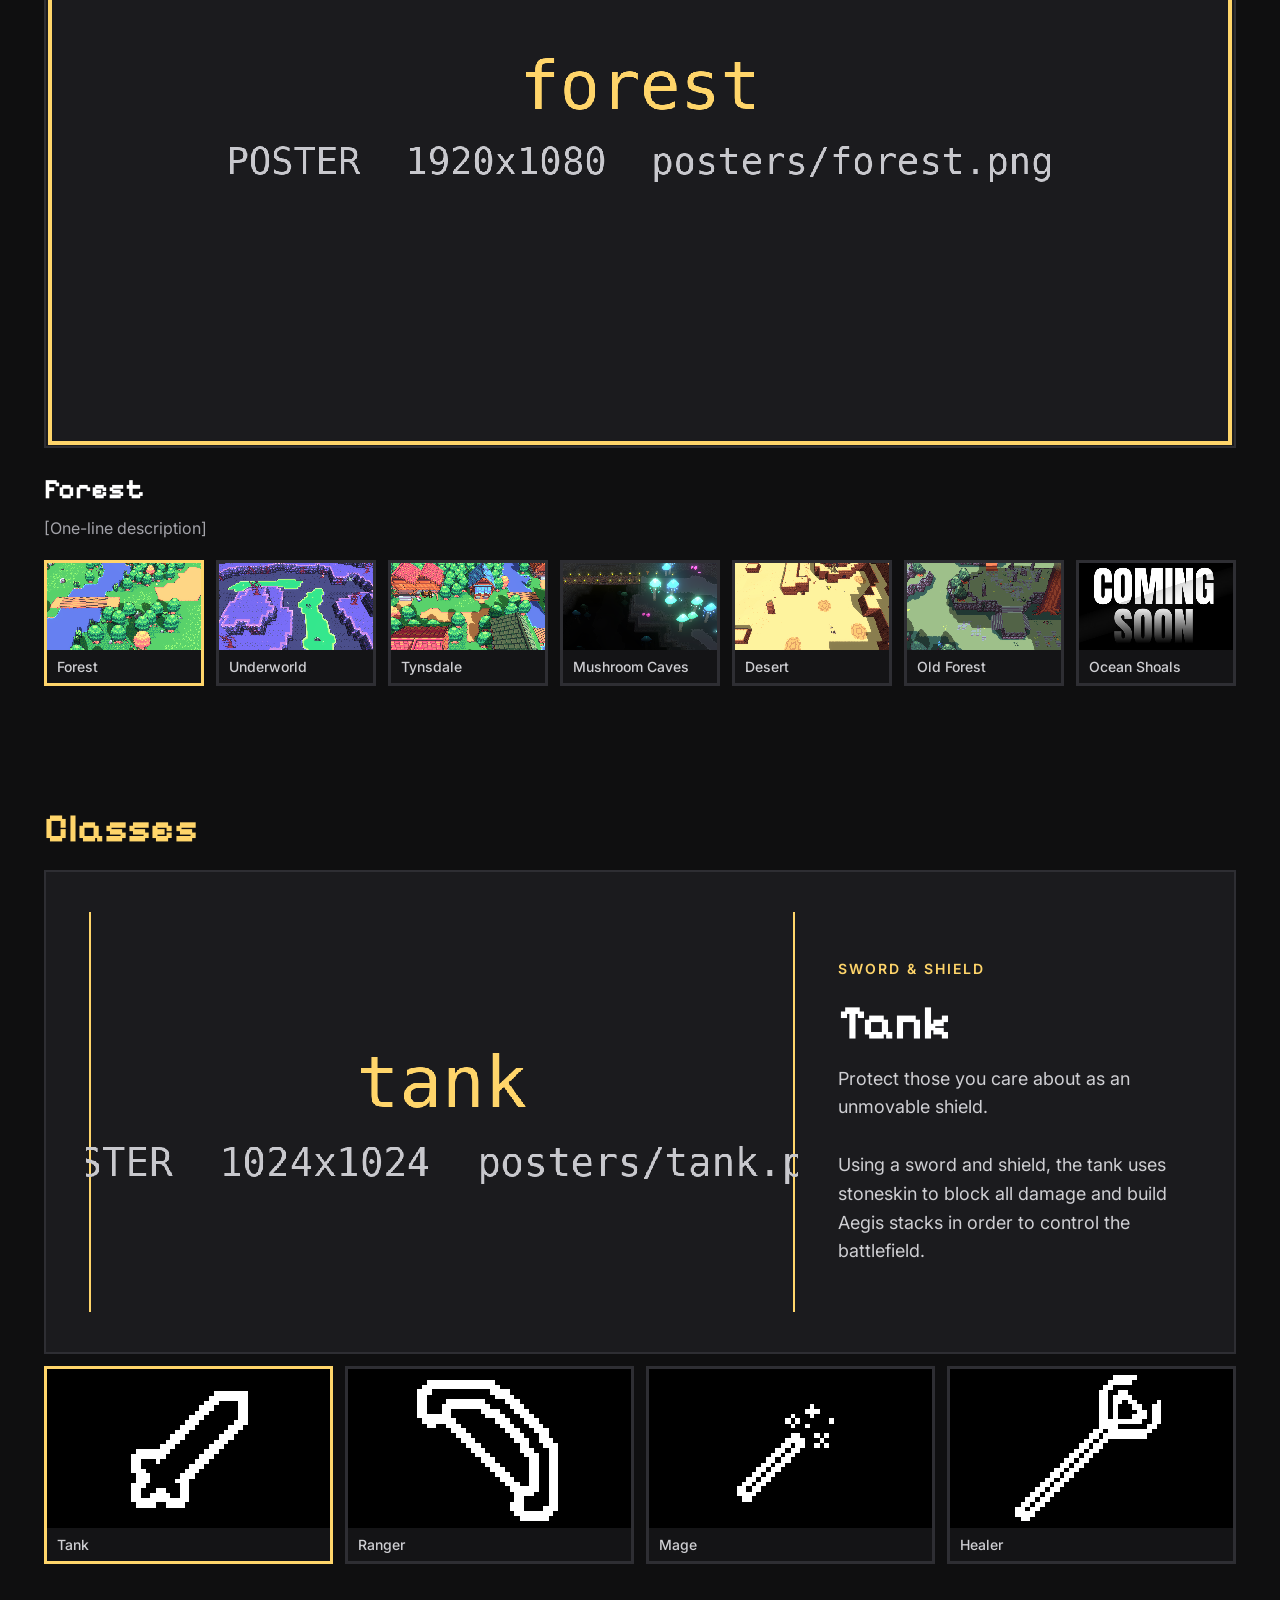
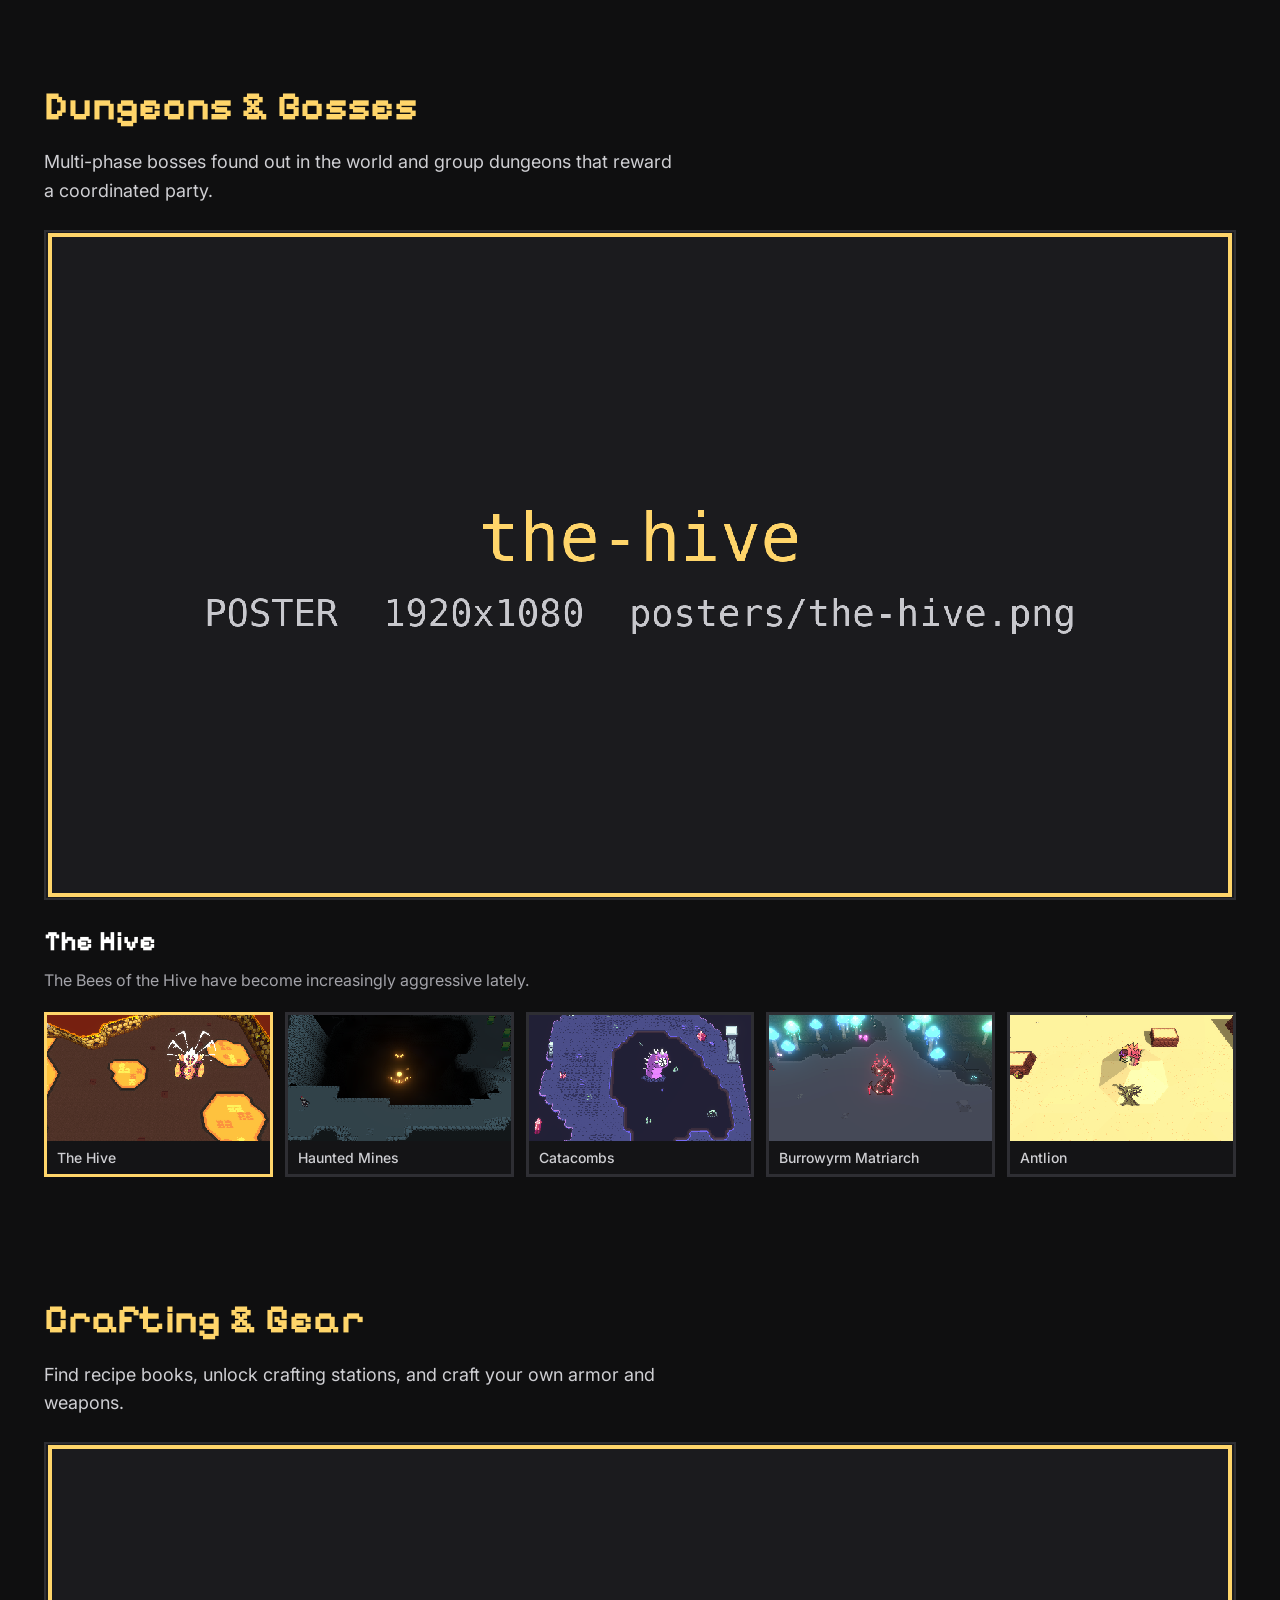
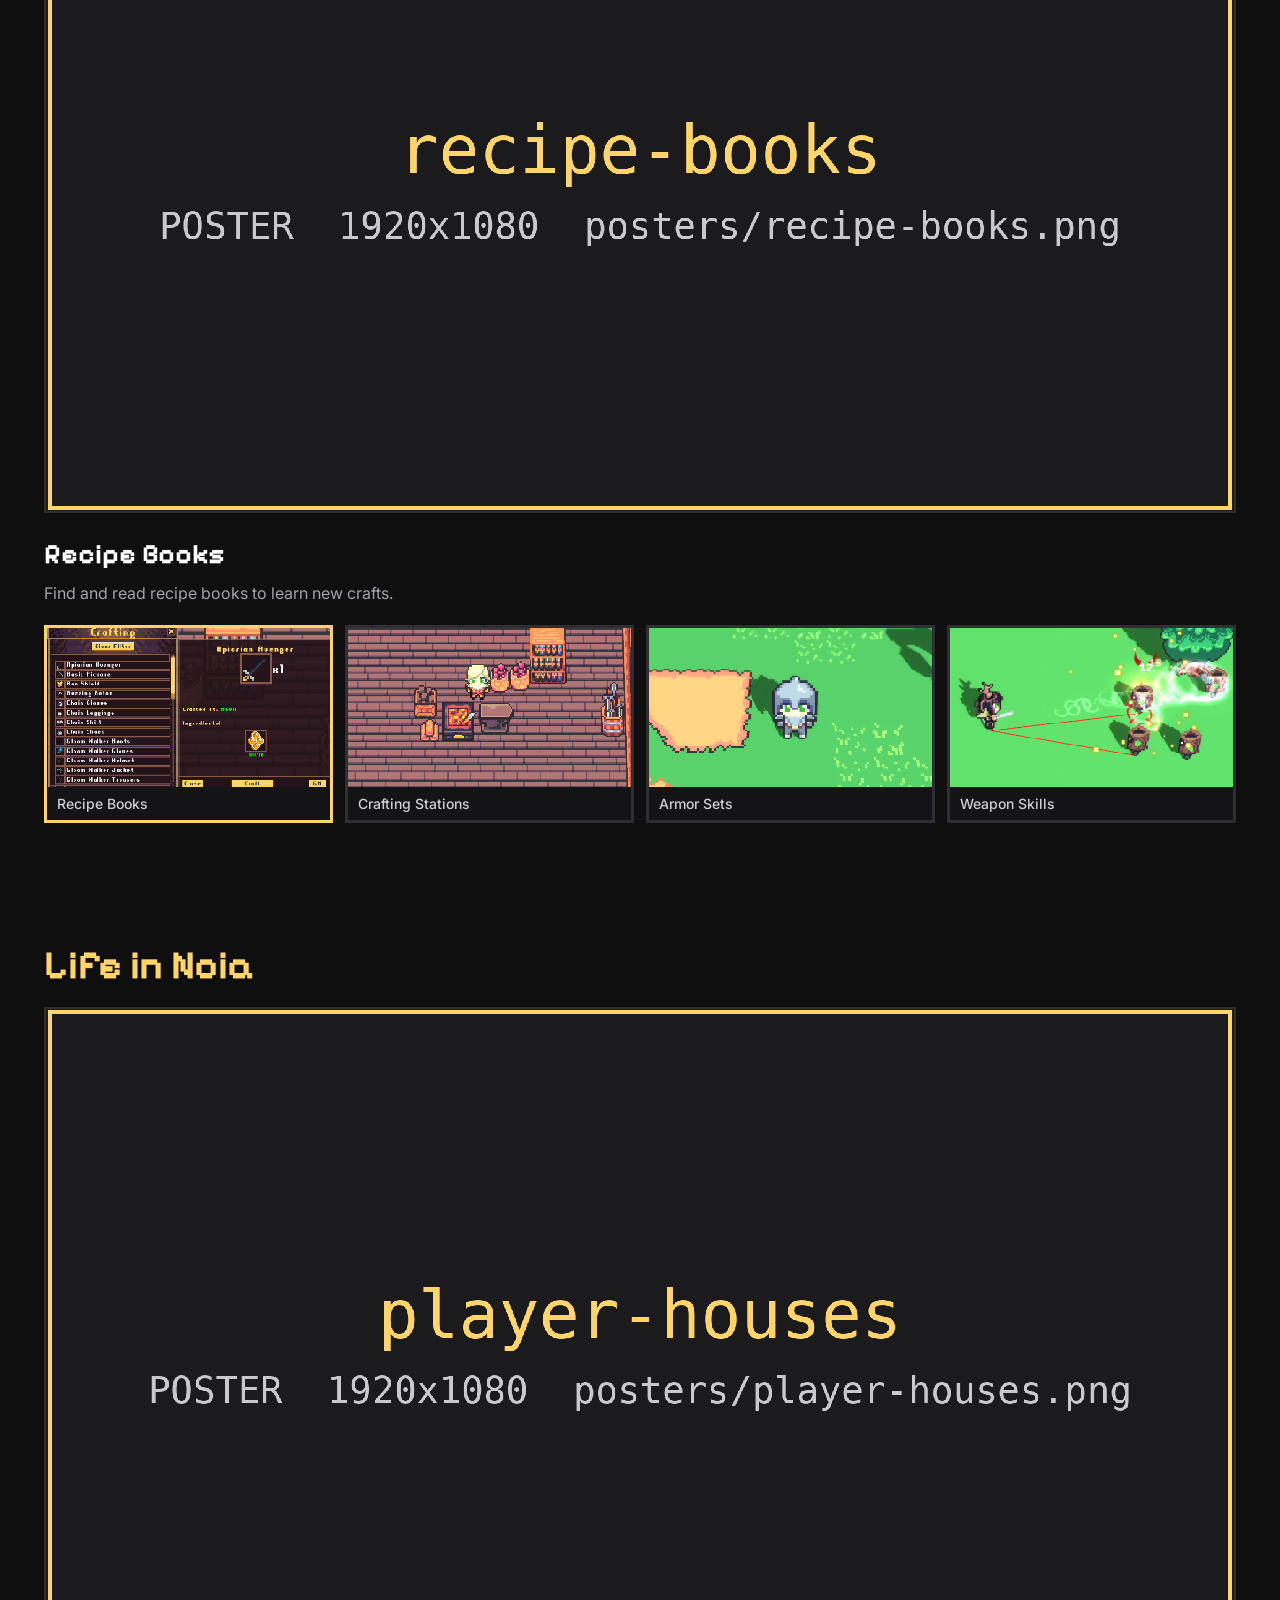
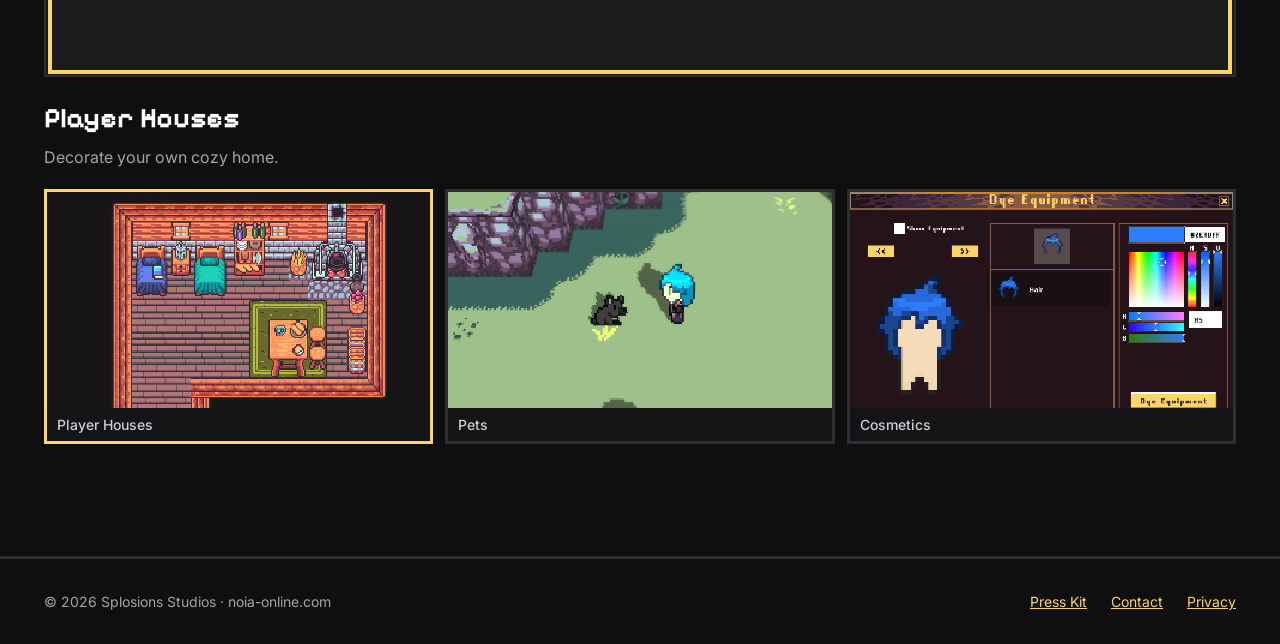
==== commit 82b99b72: "yup" ====
--- a/index.html
+++ b/index.html
@@ -109,7 +109,7 @@
       <div class="thumbs">
         <button class="thumb" type="button" aria-pressed="true" data-item="tank" data-title="Tank" data-weapon="SWORD &amp; SHIELD" data-desc="Protect those you care about as an unmovable shield.
 
-Useing a sword and shield, the tank uses stoneskin to block all damage and build Aegis stacks in order to control the battlefield.">
+Using a sword and shield, the tank uses stoneskin to block all damage and build Aegis stacks in order to control the battlefield.">
           <div class="thumb-img"><img src="assets/media/classes/thumbnails/tank.png" alt="" loading="lazy"></div><span>Tank</span></button>
         <button class="thumb" type="button" aria-pressed="false" data-item="ranger" data-title="Ranger" data-weapon="BOW &amp; QUIVER" data-desc="Sting and Move.
 		
@@ -142,11 +142,11 @@
         <p></p>
       </div>
       <div class="thumbs">
-        <button class="thumb" type="button" aria-pressed="true" data-item="the-hive" data-title="The Hive" data-desc="The Bees of the Hive have become increasingly agressive lately.">
+        <button class="thumb" type="button" aria-pressed="true" data-item="the-hive" data-title="The Hive" data-desc="The Bees of the Hive have become increasingly aggressive lately.">
           <div class="thumb-img"><img src="assets/media/dungeons/thumbnails/the-hive.png" alt="" loading="lazy"></div><span>The Hive</span></button>
-        <button class="thumb" type="button" aria-pressed="false" data-item="haunted-mines" data-title="Haunted Mines" data-desc="Once the heart of industry in Noia, now controlled by a spitefull poltergeist.">
+        <button class="thumb" type="button" aria-pressed="false" data-item="haunted-mines" data-title="Haunted Mines" data-desc="Once the heart of industry in Noia, now controlled by a spiteful poltergeist.">
           <div class="thumb-img"><img src="assets/media/dungeons/thumbnails/haunted-mines.png" alt="" loading="lazy"></div><span>Haunted Mines</span></button>
-        <button class="thumb" type="button" aria-pressed="false" data-item="catacombs" data-title="Catacombs" data-desc="I told you there was a spring down here...now how to we get back out?">
+        <button class="thumb" type="button" aria-pressed="false" data-item="catacombs" data-title="Catacombs" data-desc="I told you there was a spring down here...now how do we get back out?">
           <div class="thumb-img"><img src="assets/media/dungeons/thumbnails/catacombs.png" alt="" loading="lazy"></div><span>Catacombs</span></button>
         <button class="thumb" type="button" aria-pressed="false" data-item="burrowyrm-matriarch" data-title="Burrowyrm Matriarch" data-desc="The Queen of the Burrowyrms is very protective of her brood.">
           <div class="thumb-img"><img src="assets/media/dungeons/thumbnails/burrowyrm-matriarch.png" alt="" loading="lazy"></div><span>Burrowyrm Matriarch</span></button>
@@ -175,9 +175,9 @@
           <div class="thumb-img"><img src="assets/media/crafting/thumbnails/recipe-books.png" alt="" loading="lazy"></div><span>Recipe Books</span></button>
         <button class="thumb" type="button" aria-pressed="false" data-item="crafting-stations" data-title="Crafting Stations" data-desc="Unlock new stations, craft new equipment, tastier food, and the strongest potions.">
           <div class="thumb-img"><img src="assets/media/crafting/thumbnails/crafting-stations.png" alt="" loading="lazy"></div><span>Crafting Stations</span></button>
-        <button class="thumb" type="button" aria-pressed="false" data-item="armor-sets" data-title="Armor Sets" data-desc="Every set of armor has its own unique effect. Choose the set that bests suits you.">
+        <button class="thumb" type="button" aria-pressed="false" data-item="armor-sets" data-title="Armor Sets" data-desc="Every set of armor has its own unique effect. Choose the set that best suits you.">
           <div class="thumb-img"><img src="assets/media/crafting/thumbnails/armor-sets.png" alt="" loading="lazy"></div><span>Armor Sets</span></button>
-        <button class="thumb" type="button" aria-pressed="false" data-item="weapon-skills" data-title="Weapon Skills" data-desc="Each weapon comes with its own unique weapon skill to enhance your playstyle">
+        <button class="thumb" type="button" aria-pressed="false" data-item="weapon-skills" data-title="Weapon Skills" data-desc="Each weapon comes with its own unique weapon skill to enhance your playstyle.">
           <div class="thumb-img"><img src="assets/media/crafting/thumbnails/weapon-skills.png" alt="" loading="lazy"></div><span>Weapon Skills</span></button>
       </div>
     </div>
@@ -197,11 +197,11 @@
         <p></p>
       </div>
       <div class="thumbs">
-        <button class="thumb" type="button" aria-pressed="true" data-item="player-houses" data-title="Player Houses" data-desc="Decorate your own cozy home">
+        <button class="thumb" type="button" aria-pressed="true" data-item="player-houses" data-title="Player Houses" data-desc="Decorate your own cozy home.">
           <div class="thumb-img"><img src="assets/media/life/thumbnails/player-houses.png" alt="" loading="lazy"></div><span>Player Houses</span></button>
-        <button class="thumb" type="button" aria-pressed="false" data-item="pets" data-title="Pets" data-desc="Pets keep you company, and also loot your enemies">
+        <button class="thumb" type="button" aria-pressed="false" data-item="pets" data-title="Pets" data-desc="Pets keep you company, and also loot your enemies.">
           <div class="thumb-img"><img src="assets/media/life/thumbnails/pets.png" alt="" loading="lazy"></div><span>Pets</span></button>
-        <button class="thumb" type="button" aria-pressed="false" data-item="cosmetics" data-title="Cosmetics" data-desc="Be who you want to be">
+        <button class="thumb" type="button" aria-pressed="false" data-item="cosmetics" data-title="Cosmetics" data-desc="Be who you want to be.">
           <div class="thumb-img"><img src="assets/media/life/thumbnails/cosmetics.png" alt="" loading="lazy"></div><span>Cosmetics</span></button>
       </div>
     </div>
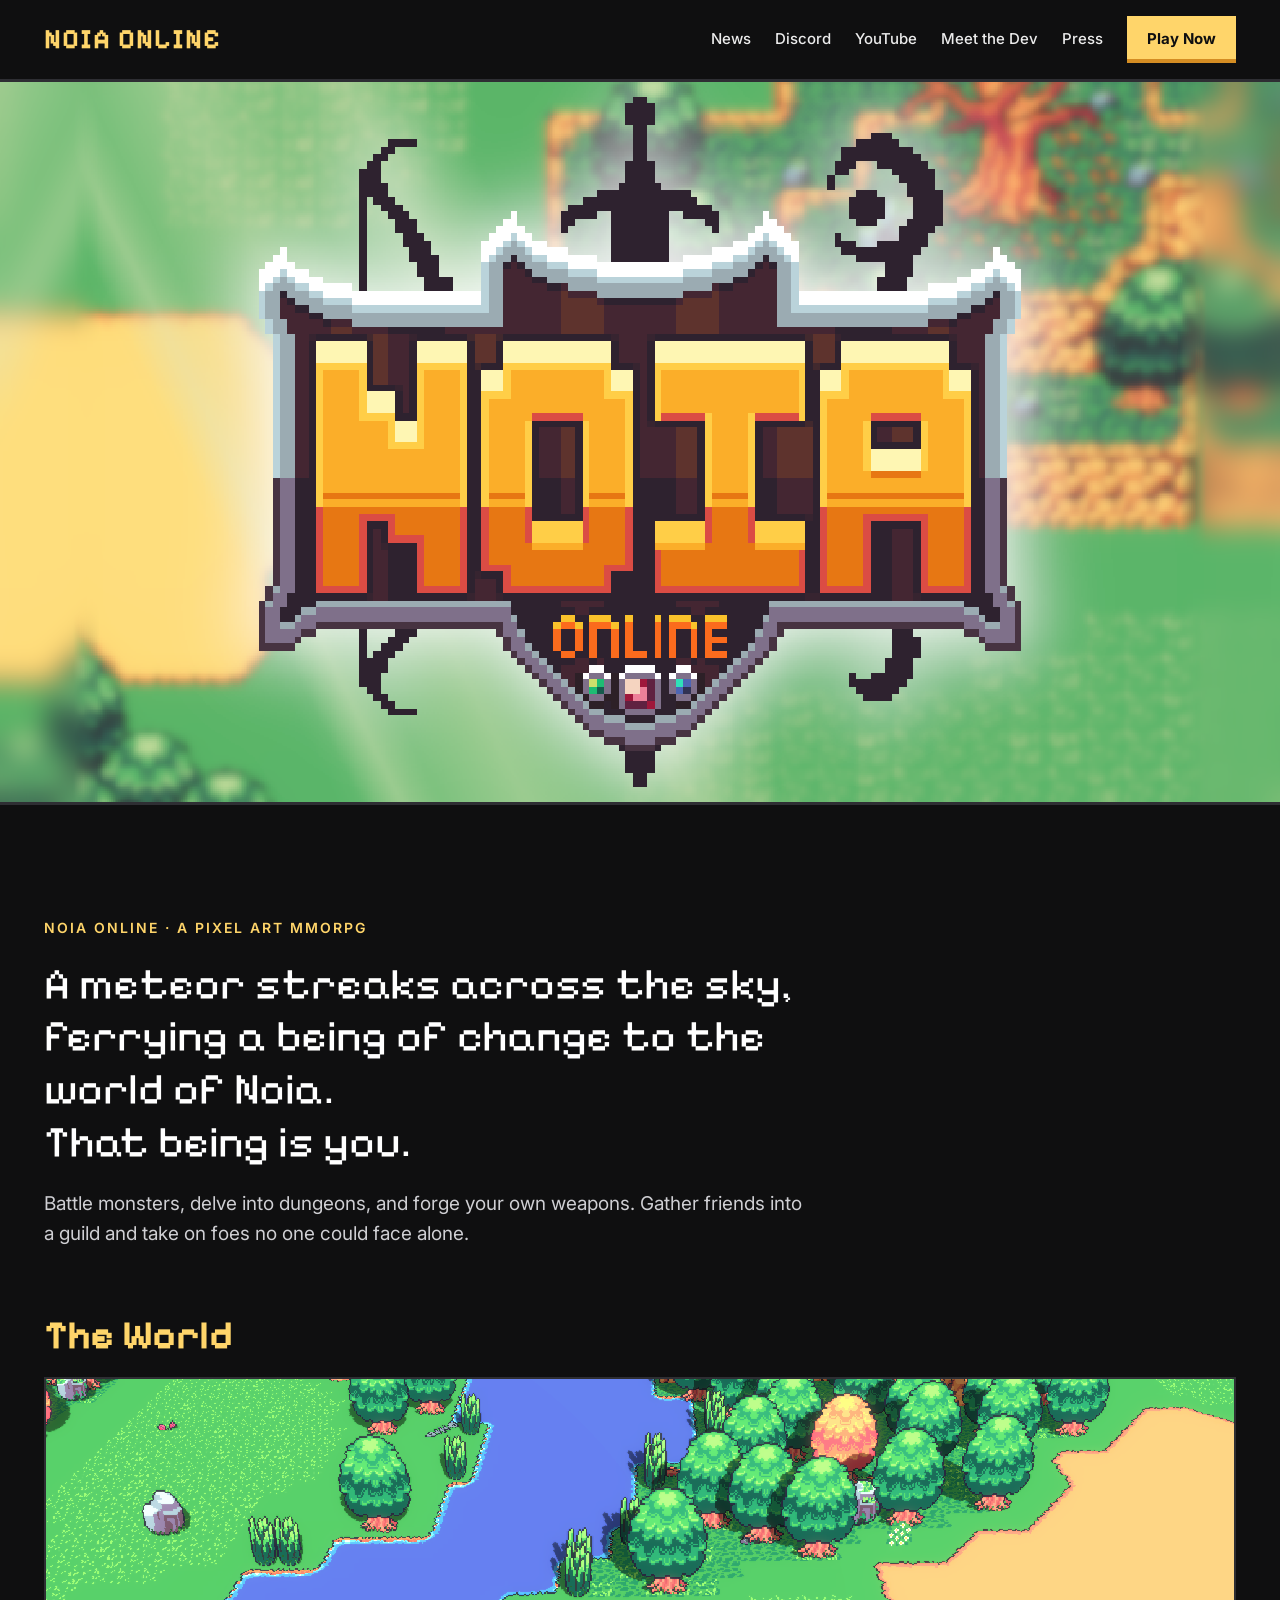
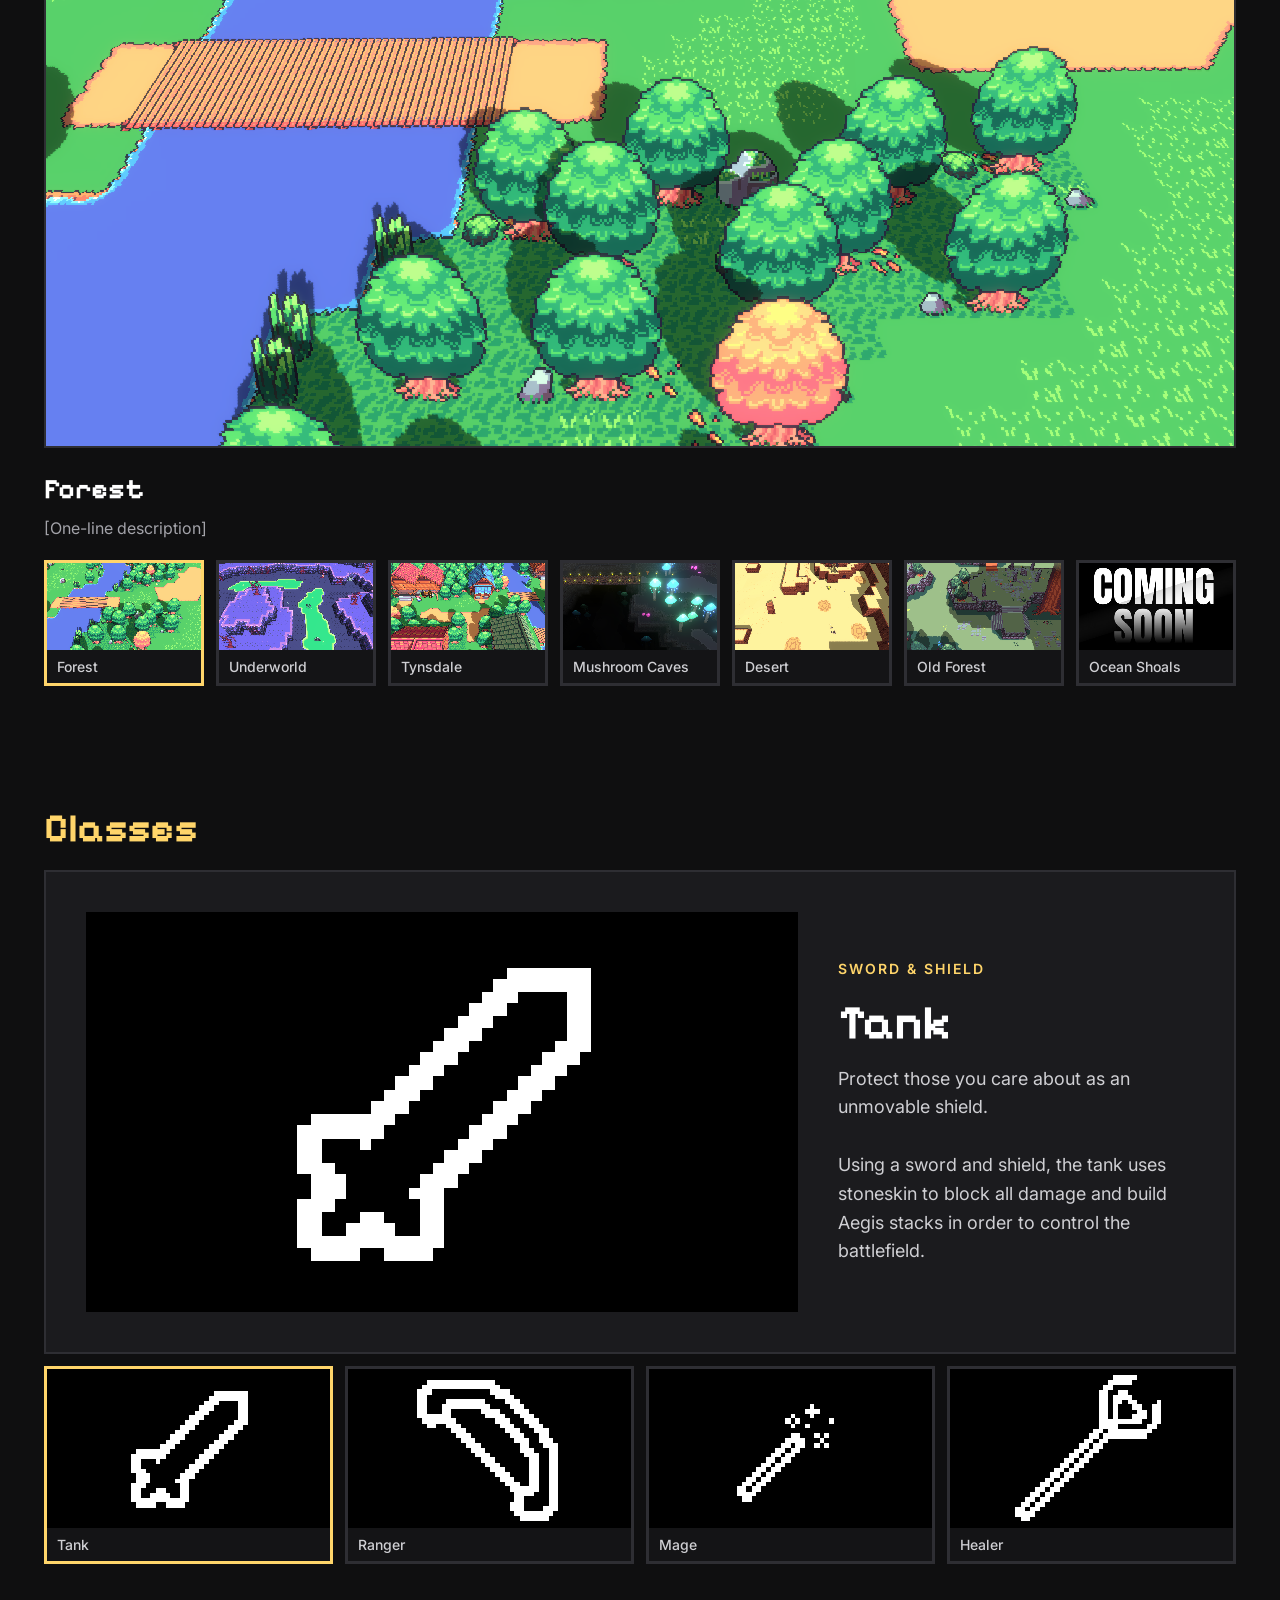
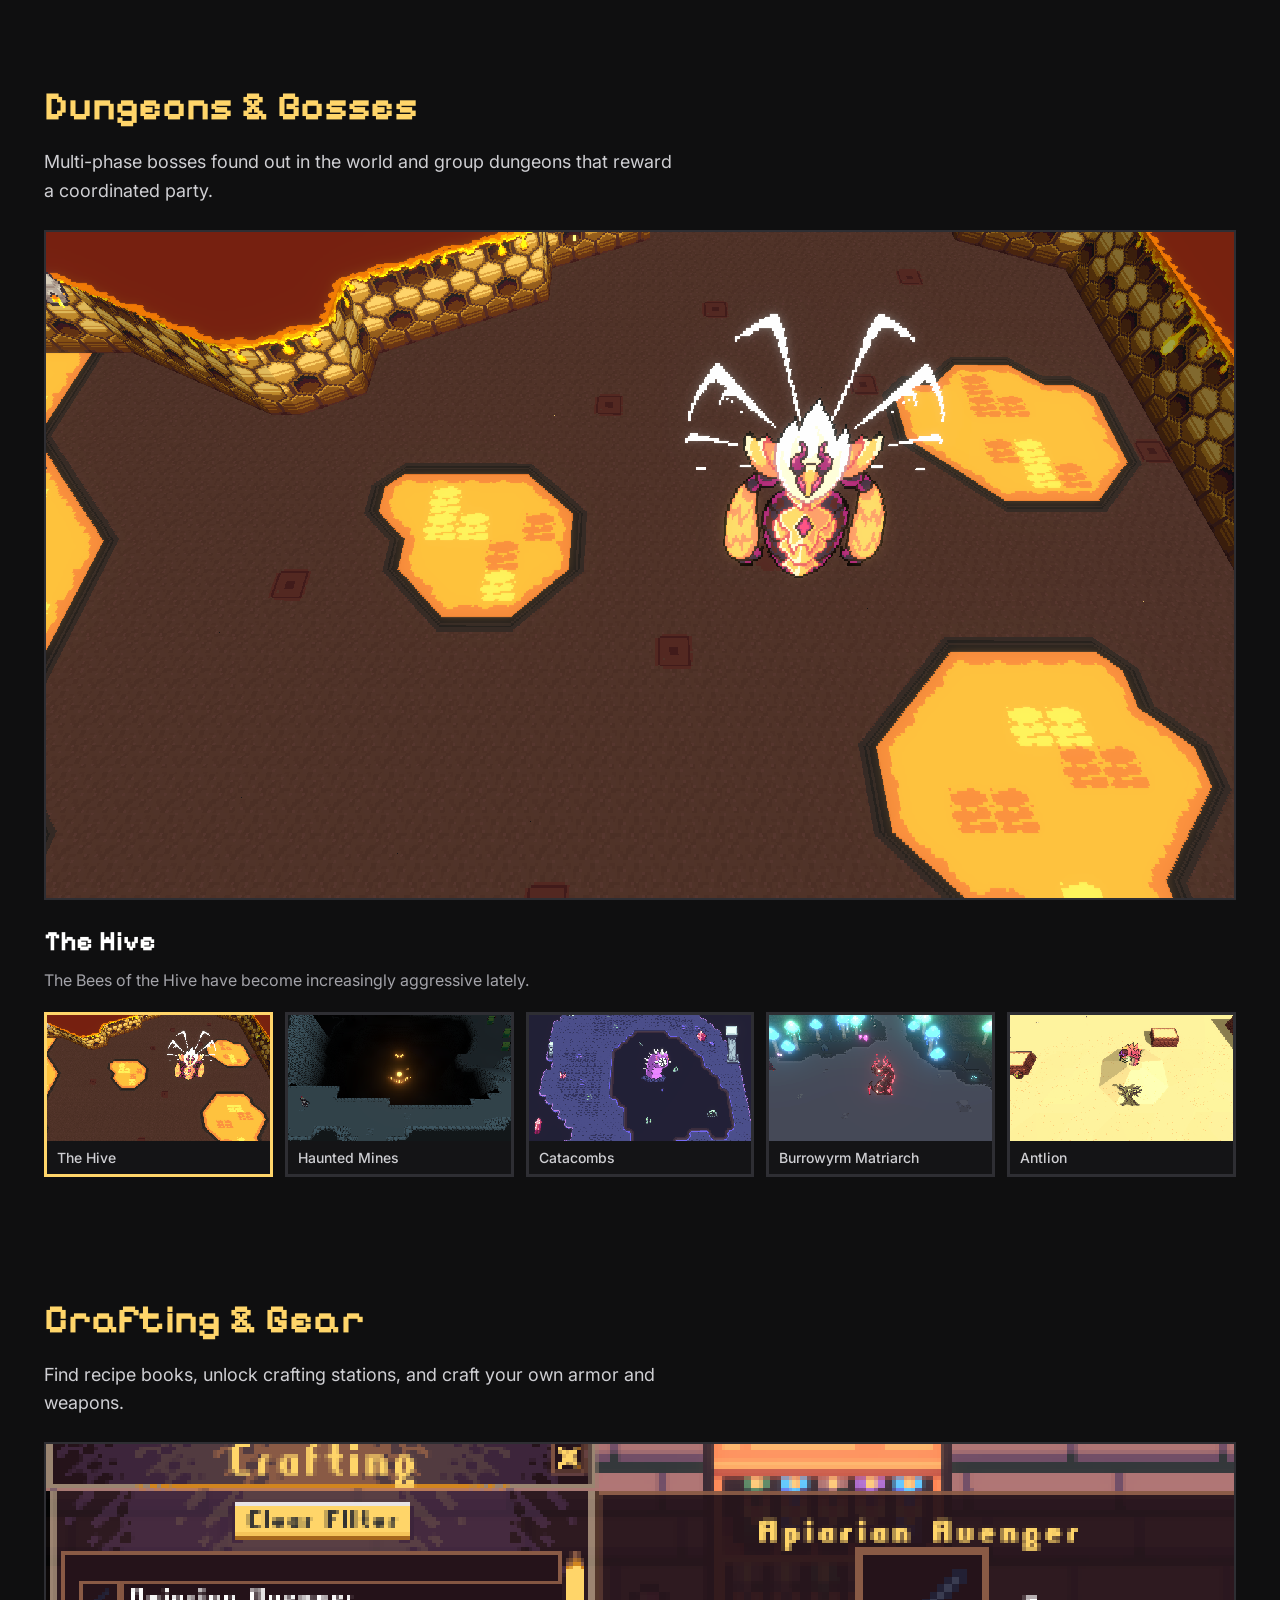
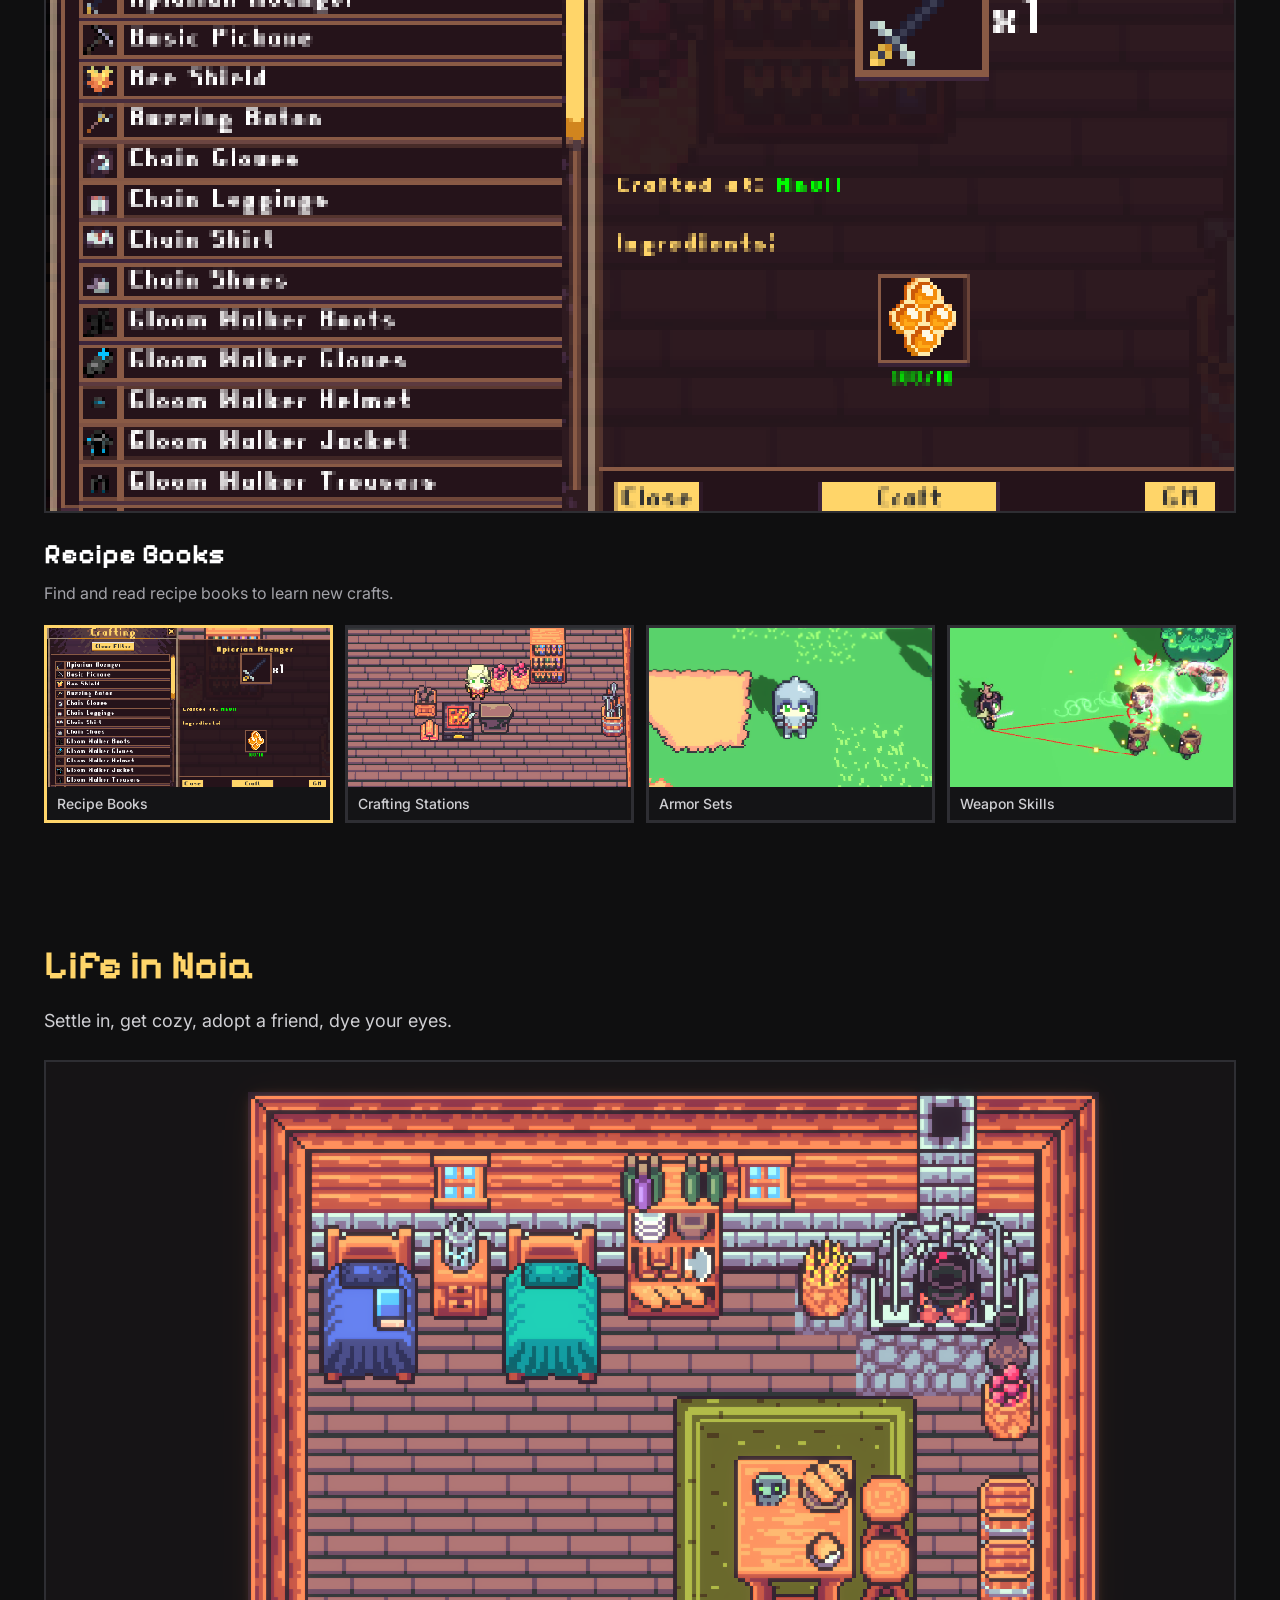
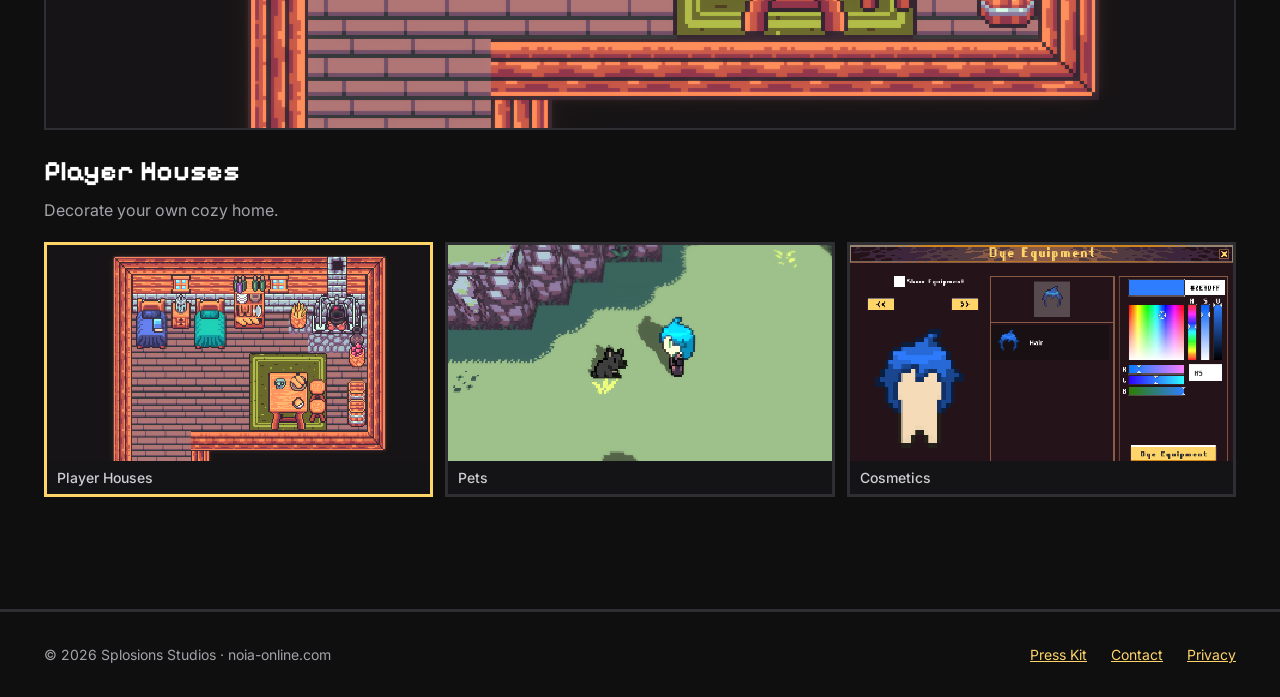
==== commit 44111b4b: "Update index.html" ====
--- a/index.html
+++ b/index.html
@@ -186,6 +186,7 @@
   <!-- LIFE IN NOIA: assets/media/life/ -->
   <section class="block wrap" id="life">
     <h2>Life in Noia</h2>
+	<p class="section-desc">Settle in, get cozy, adopt a friend, dye your eyes.</p>
     <div class="gallery" data-section="life">
       <div class="viewer">
         <video muted loop playsinline preload="none" poster="assets/media/life/posters/player-houses.png">
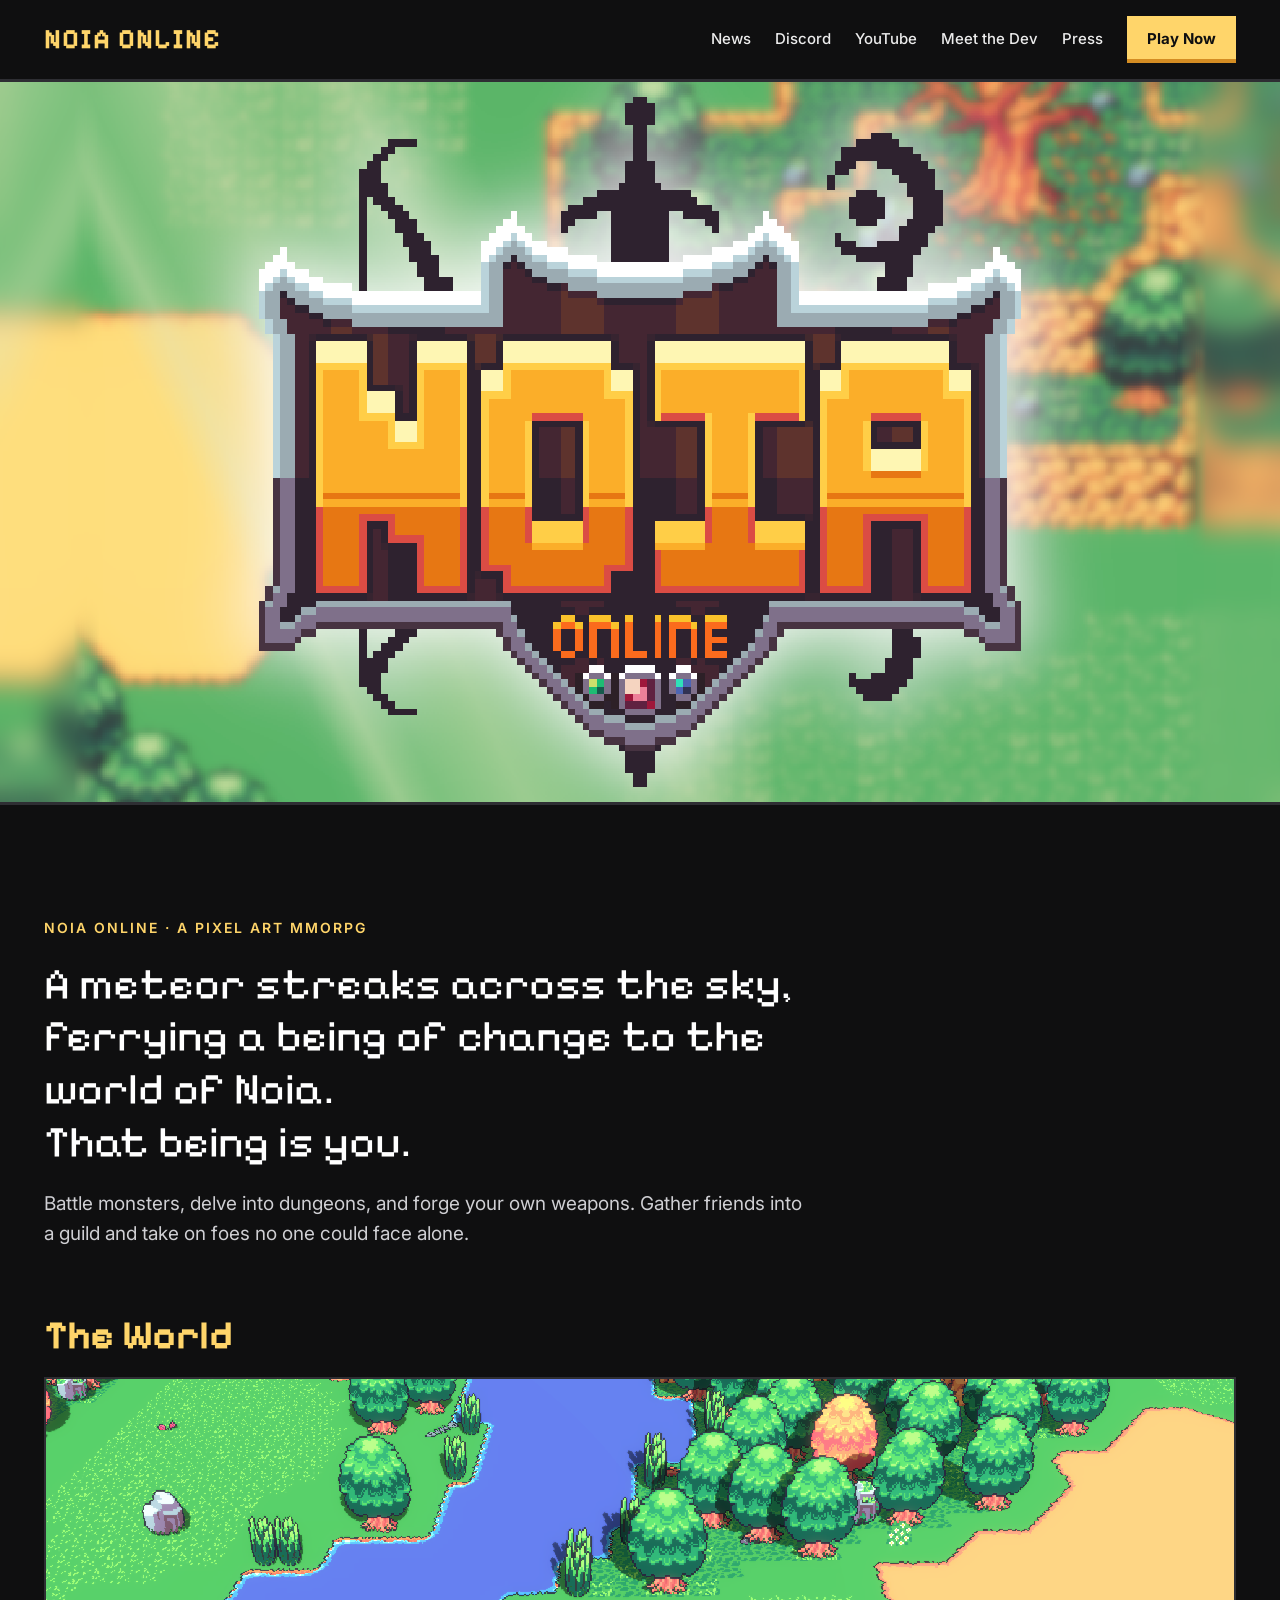
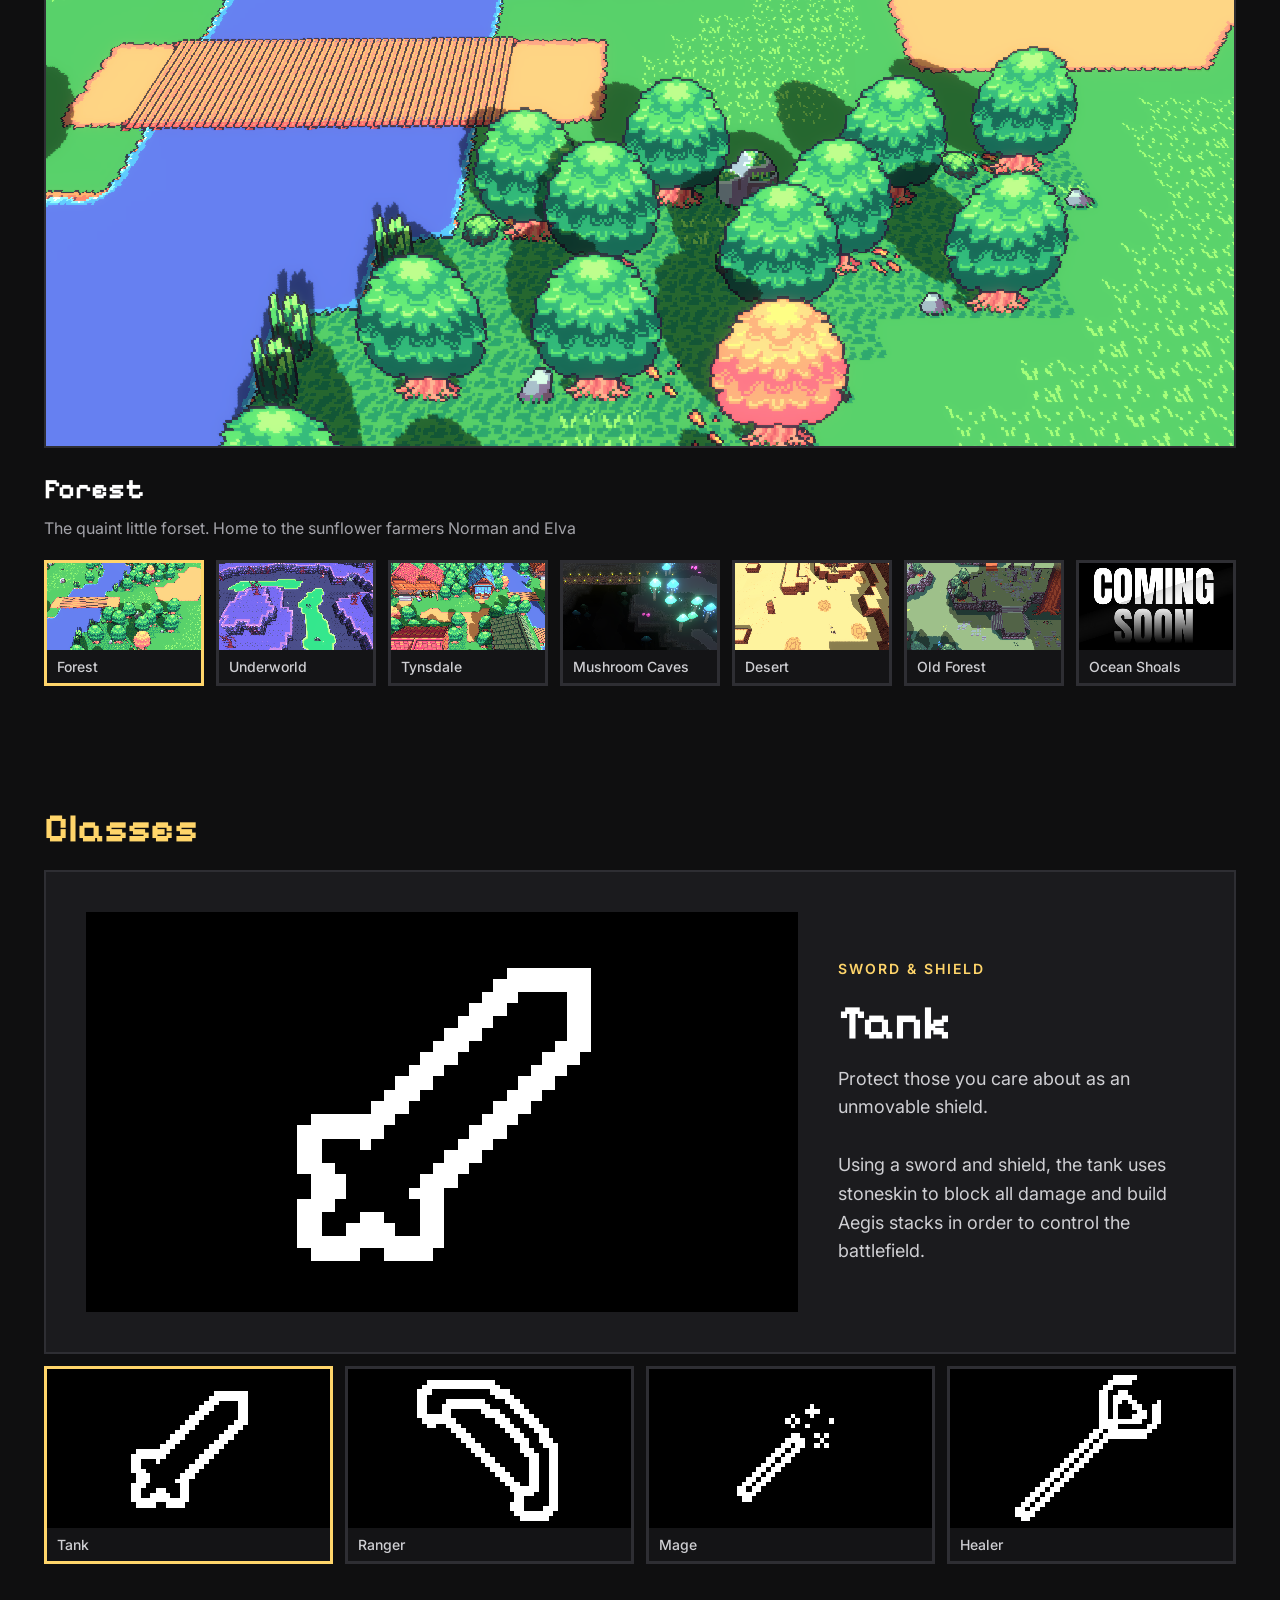
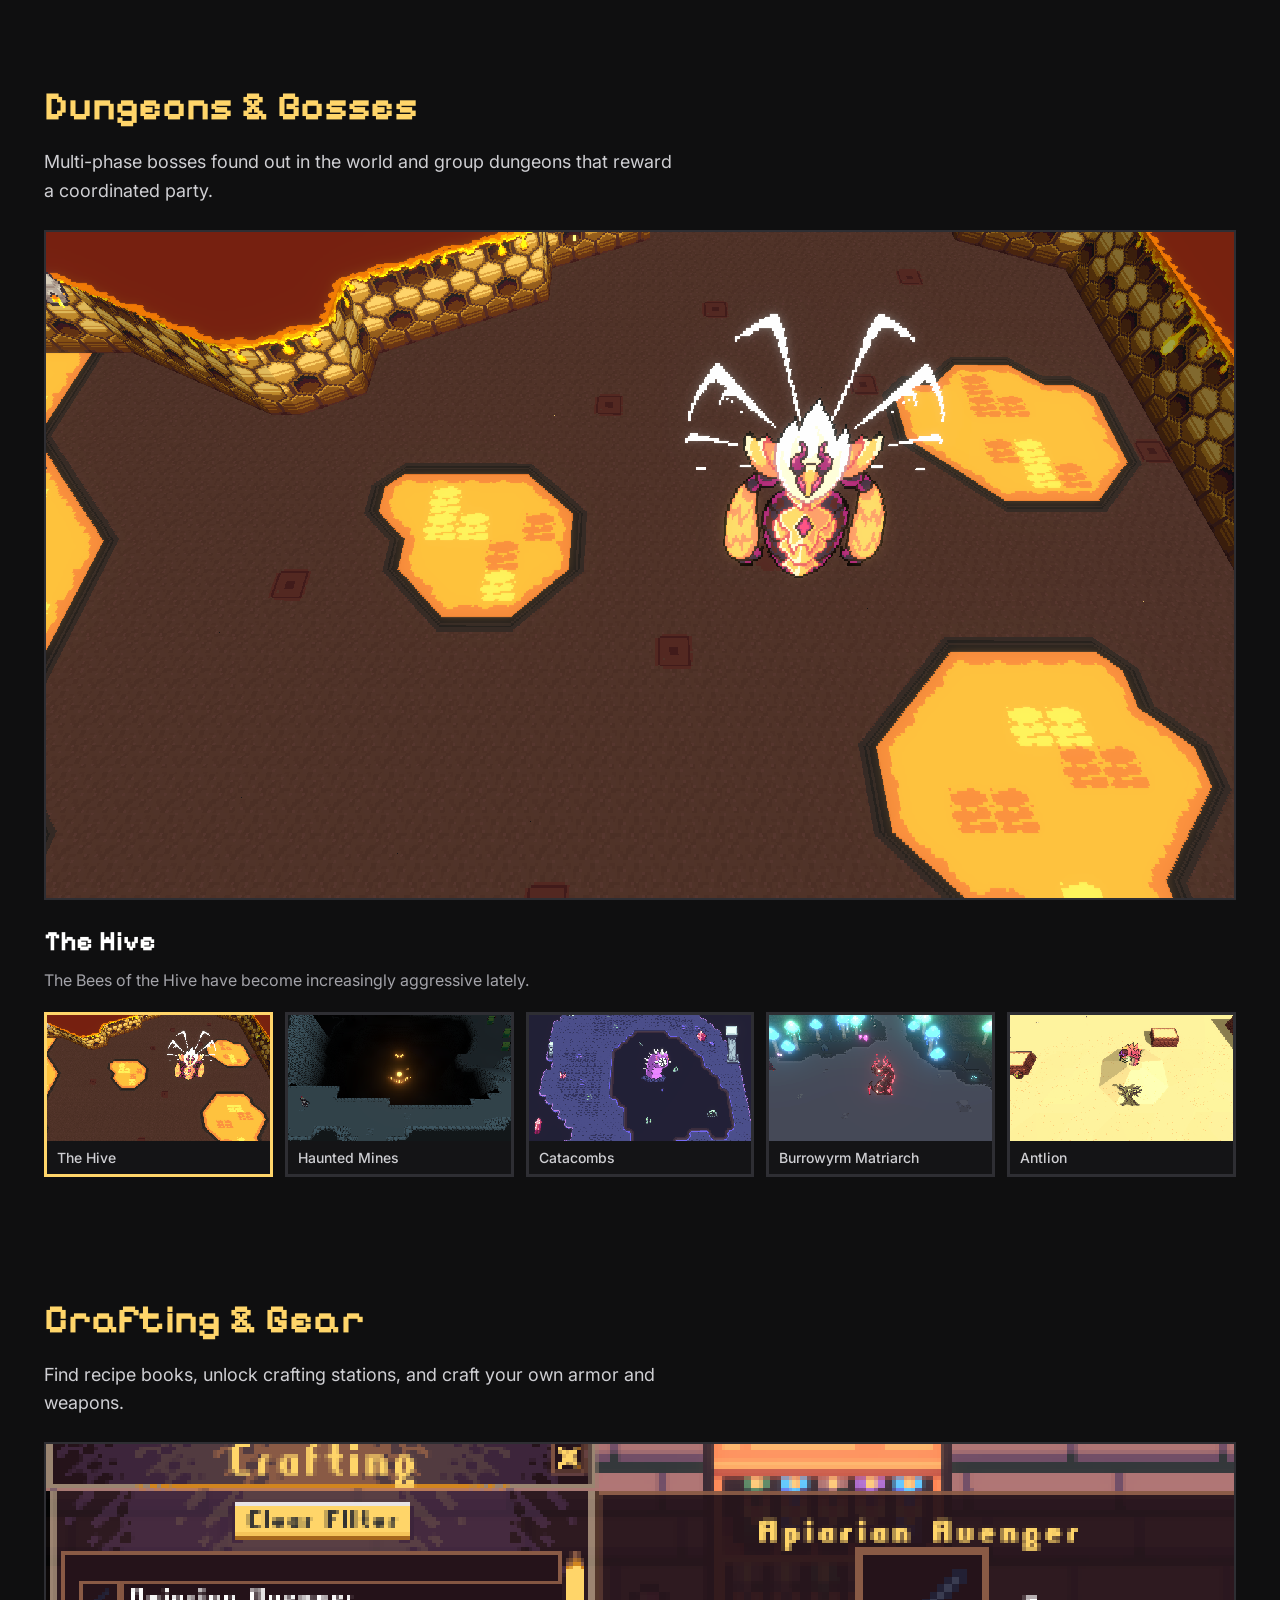
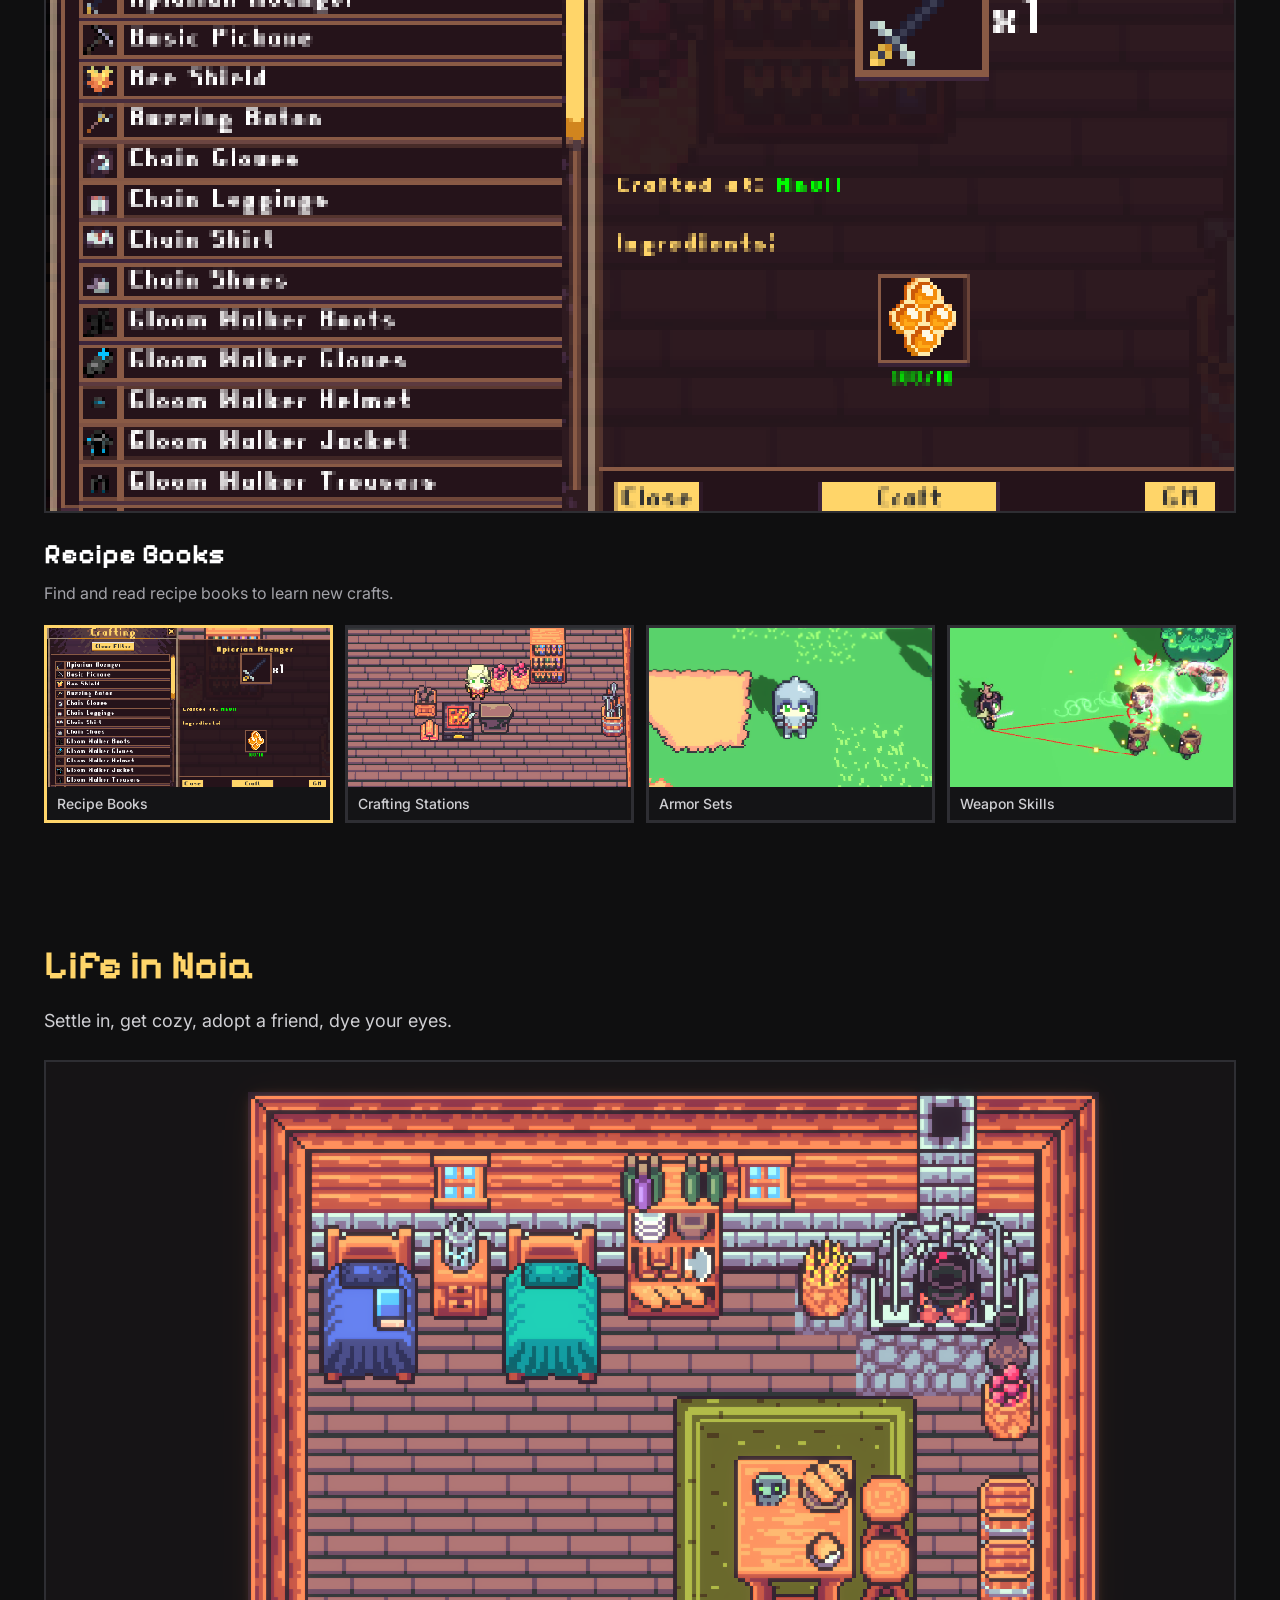
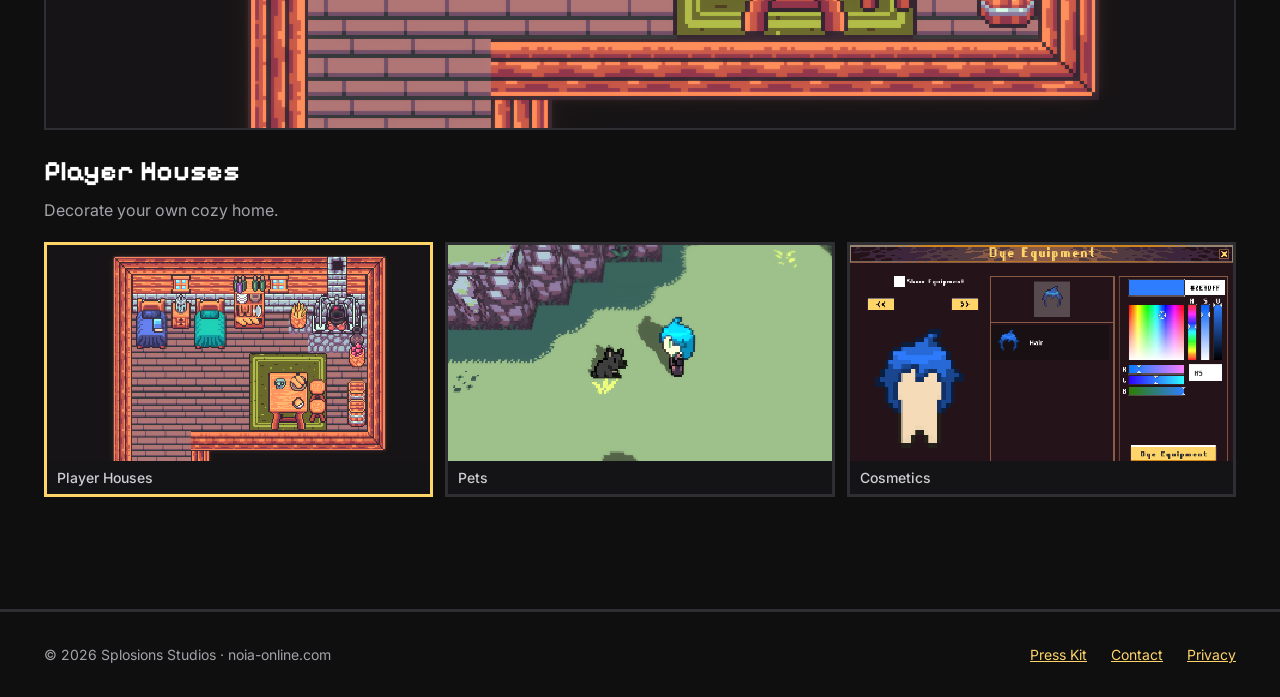
==== commit f6fdfdc3: "Update index.html" ====
--- a/index.html
+++ b/index.html
@@ -3,14 +3,14 @@
 <head>
 <meta charset="utf-8">
 <meta name="viewport" content="width=device-width, initial-scale=1">
-<title>Noia Online — A Pixel Art MMORPG</title>
+<title>Noia Online</title>
 <meta name="description" content="Noia Online is a 2.5D pixel art MMORPG. Battle monsters, delve into dungeons, forge your own weapons, and team up with friends.">
 <link rel="canonical" href="https://noia-online.com/">
 
-<!-- Link previews (Discord, Twitter/X, Reddit, Facebook) -->
+<!-- Link previews -->
 <meta property="og:type" content="website">
-<meta property="og:site_name" content="Noia Online">
-<meta property="og:title" content="Noia Online — A Pixel Art MMORPG">
+<meta property="og:site_name" content="Noia Online: 2.5D Pixel Art Fantasy MMORPG">
+<meta property="og:title" content="Noia Online: 2.5D Pixel Art Fantasy MMORPG">
 <meta property="og:description" content="Battle monsters, delve into dungeons, forge your own weapons, and team up with friends">
 <meta property="og:url" content="https://noia-online.com/">
 <meta property="og:image" content="https://noia-online.com/assets/media/banner/posters/banner.png">
@@ -35,7 +35,7 @@
       <a href="https://www.youtube.com/@noiadev" target="_blank" rel="noopener">YouTube</a>
       <a href="meet-the-dev.html">Meet the Dev</a>
       <a href="press.html">Press</a>
-      <!-- STEAM WISHLIST: uncomment when the Steam page is live
+      <!-- STEAM WISHLIST: uncomment when steam page is live
       <a class="btn btn-grey" href="STEAM-STORE-URL">Wishlist on Steam</a>
       -->
       <a class="btn btn-gold" href="https://splosions-studios.itch.io/noia-online" target="_blank" rel="noopener">Play Now</a>
@@ -72,19 +72,19 @@
         <p></p>
       </div>
       <div class="thumbs">
-        <button class="thumb" type="button" aria-pressed="true" data-item="forest" data-title="Forest" data-desc="[One-line description]">
+        <button class="thumb" type="button" aria-pressed="true" data-item="forest" data-title="Forest" data-desc="The quaint little forset. Home to the sunflower farmers Norman and Elva">
           <div class="thumb-img"><img src="assets/media/world/thumbnails/forest.png" alt="" loading="lazy"></div><span>Forest</span></button>
-        <button class="thumb" type="button" aria-pressed="false" data-item="underworld" data-title="Underworld" data-desc="[One-line description]">
+        <button class="thumb" type="button" aria-pressed="false" data-item="underworld" data-title="Underworld" data-desc="The haunted domain of a trecherous queen">
           <div class="thumb-img"><img src="assets/media/world/thumbnails/underworld.png" alt="" loading="lazy"></div><span>Underworld</span></button>
-        <button class="thumb" type="button" aria-pressed="false" data-item="tynsdale" data-title="Tynsdale" data-desc="[One-line description]">
+        <button class="thumb" type="button" aria-pressed="false" data-item="tynsdale" data-title="Tynsdale" data-desc="The one sign of civilization on this continent">
           <div class="thumb-img"><img src="assets/media/world/thumbnails/tynsdale.png" alt="" loading="lazy"></div><span>Tynsdale</span></button>
-        <button class="thumb" type="button" aria-pressed="false" data-item="mushroom-caves" data-title="Mushroom Caves" data-desc="[One-line description]">
+        <button class="thumb" type="button" aria-pressed="false" data-item="mushroom-caves" data-title="Mushroom Caves" data-desc="Deep underground light still fills the cavernous depths">
           <div class="thumb-img"><img src="assets/media/world/thumbnails/mushroom-caves.png" alt="" loading="lazy"></div><span>Mushroom Caves</span></button>
-        <button class="thumb" type="button" aria-pressed="false" data-item="desert" data-title="Desert" data-desc="[One-line description]">
+        <button class="thumb" type="button" aria-pressed="false" data-item="desert" data-title="Desert" data-desc="A dry barren waste, could there have once been lush green life here?">
           <div class="thumb-img"><img src="assets/media/world/thumbnails/desert.png" alt="" loading="lazy"></div><span>Desert</span></button>
-        <button class="thumb" type="button" aria-pressed="false" data-item="old-forest" data-title="Old Forest" data-desc="[One-line description]">
+        <button class="thumb" type="button" aria-pressed="false" data-item="old-forest" data-title="Old Forest" data-desc="An anchient grove where few dare to tread">
           <div class="thumb-img"><img src="assets/media/world/thumbnails/old-forest.png" alt="" loading="lazy"></div><span>Old Forest</span></button>
-        <button class="thumb" type="button" aria-pressed="false" data-item="ocean-shoals" data-title="Ocean Shoals" data-desc="[One-line description]">
+        <button class="thumb" type="button" aria-pressed="false" data-item="ocean-shoals" data-title="Ocean Shoals" data-desc="Here there be monsters">
           <div class="thumb-img"><img src="assets/media/world/thumbnails/ocean-shoals.png" alt="" loading="lazy"></div><span>Ocean Shoals</span></button>
       </div>
     </div>
